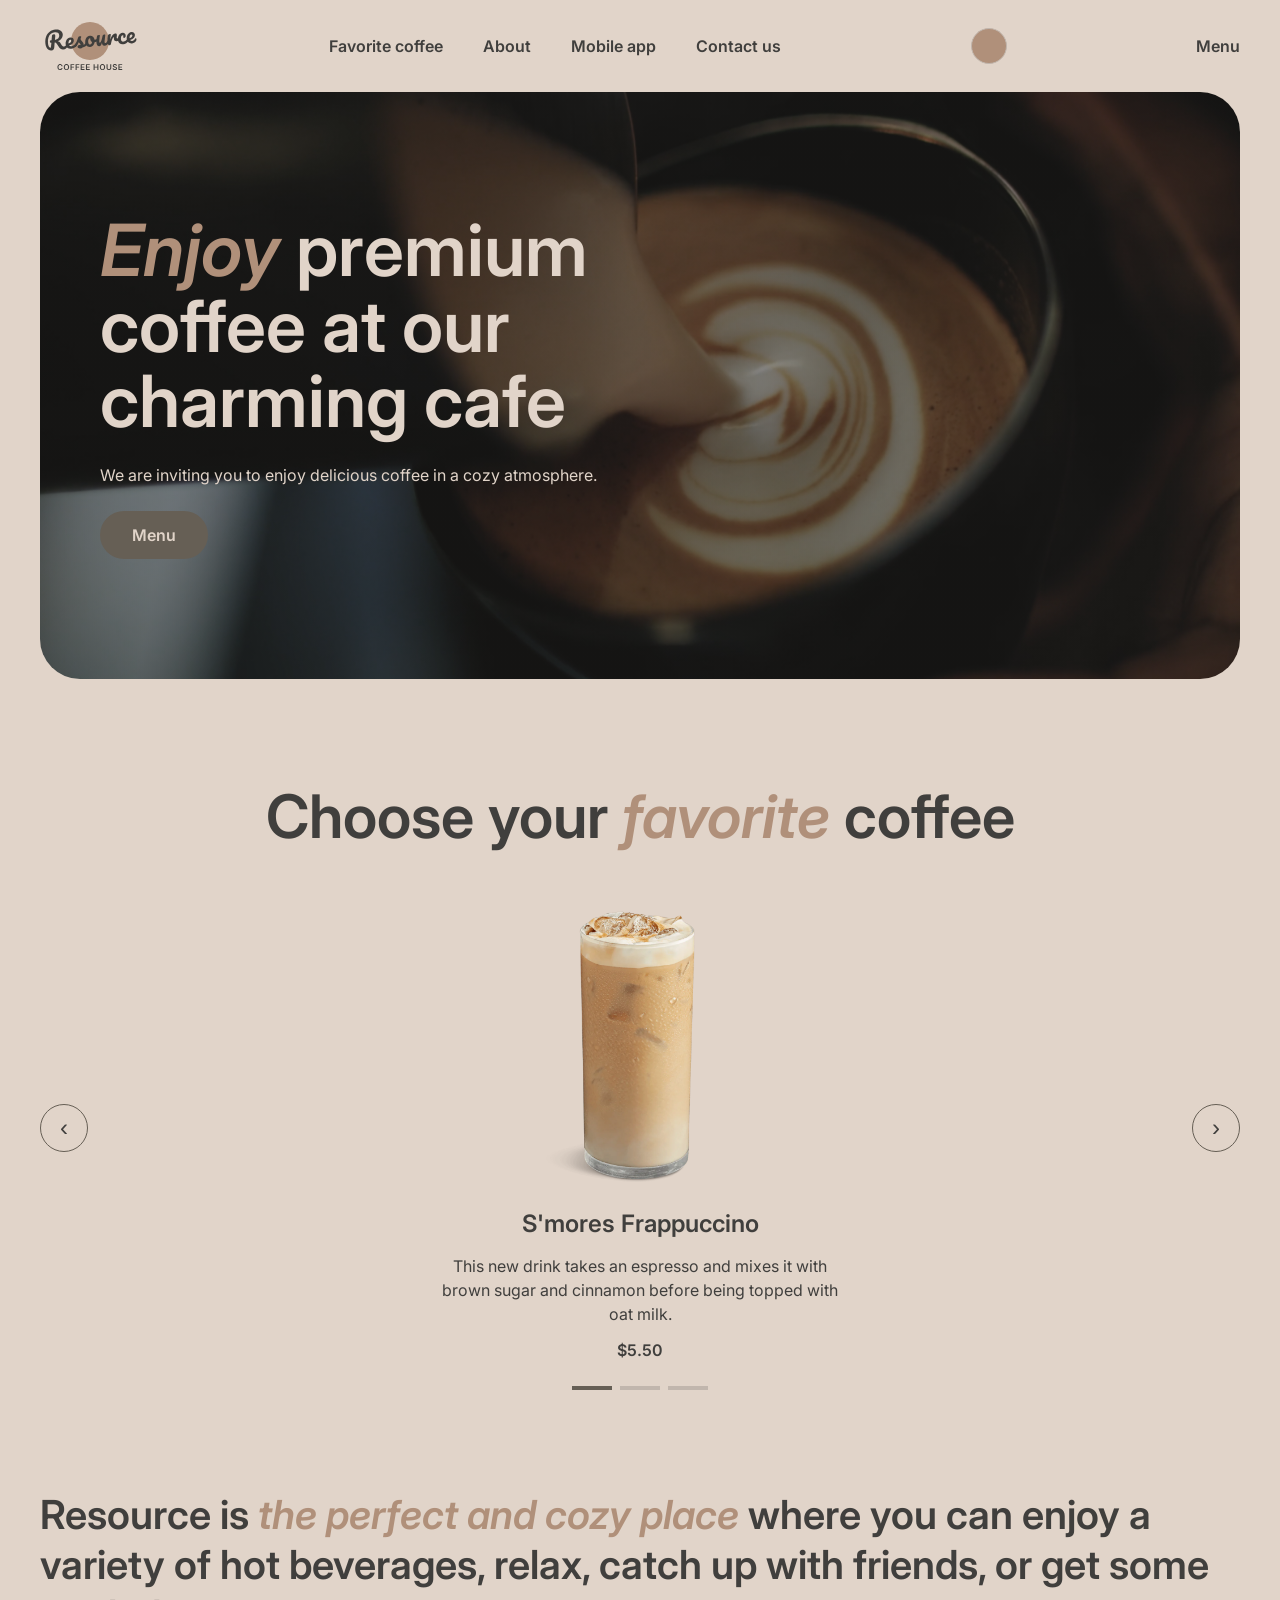
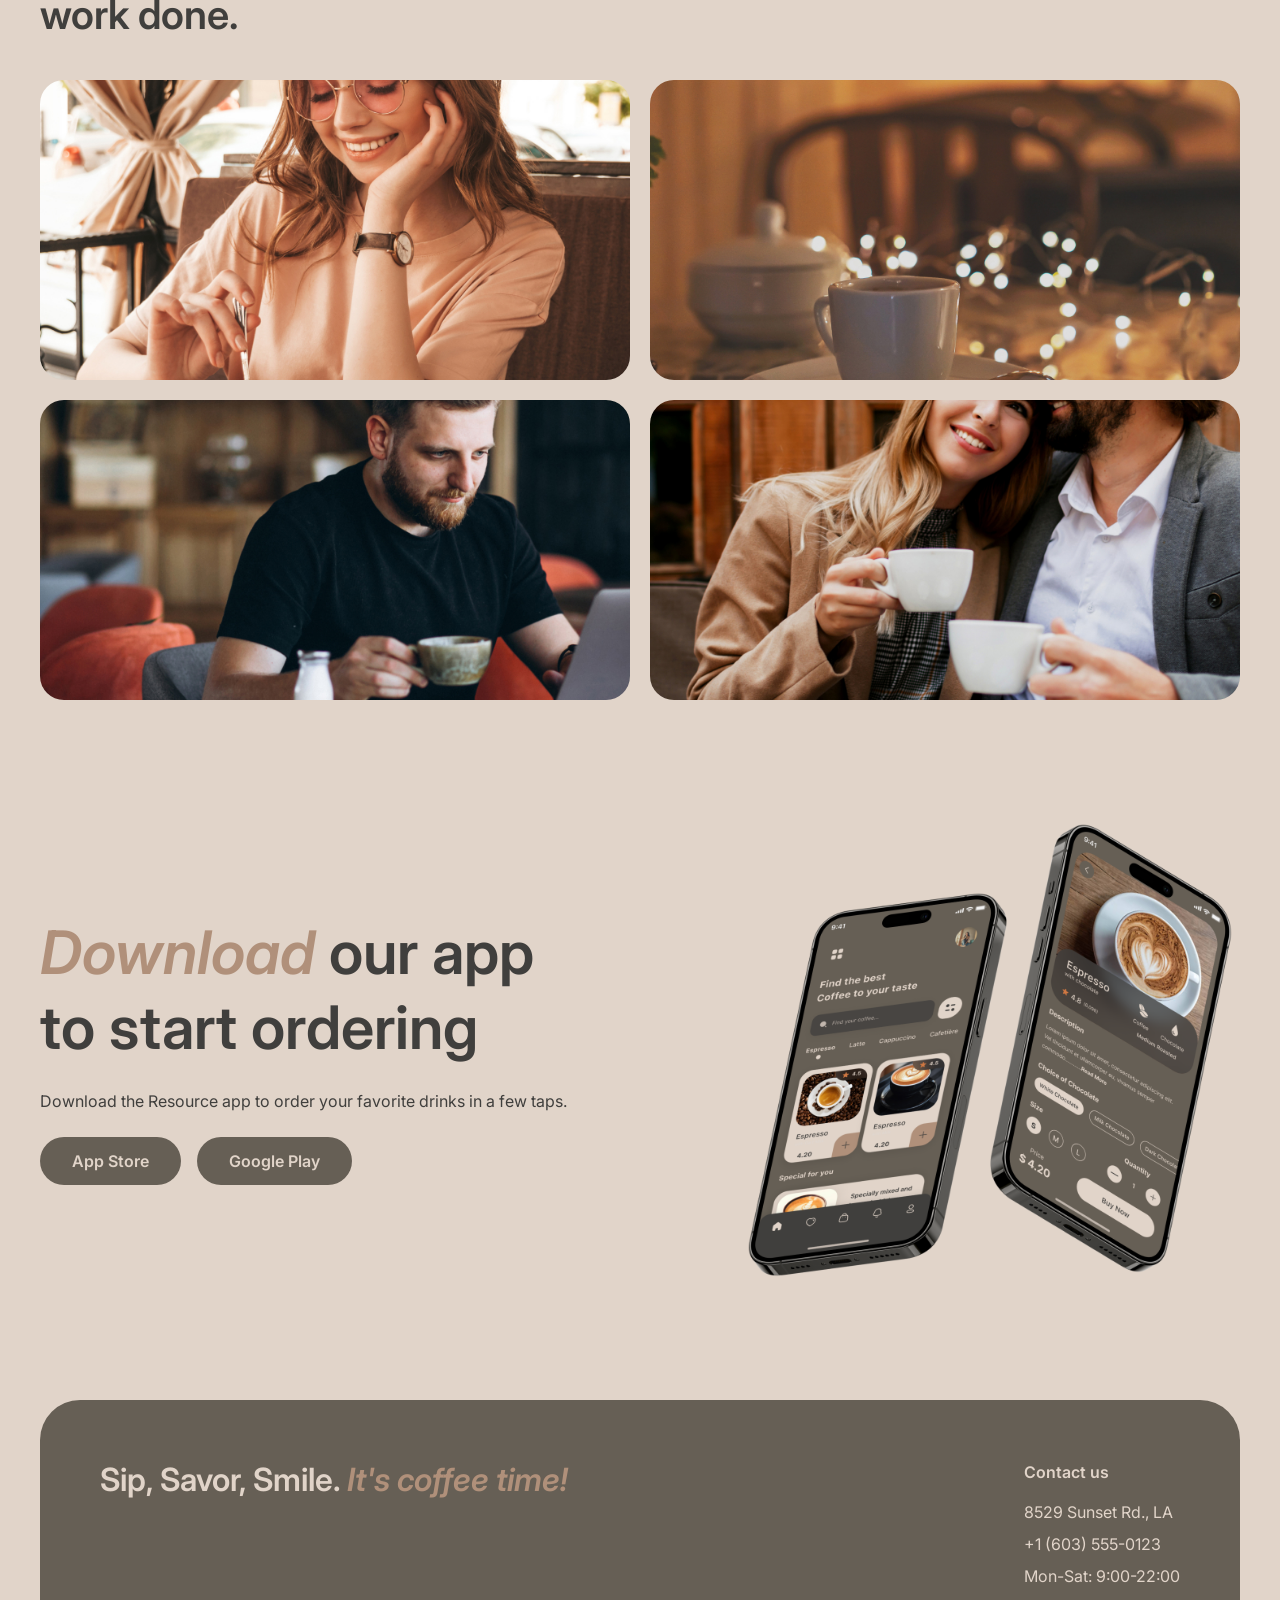
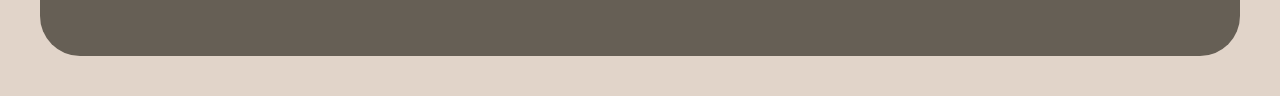
==== index.html @ 58f6b869 "fix: add missing head section with stylesheet link" ====
<!DOCTYPE html>
<html lang="en">

<head>
    <meta charset="UTF-8">
    <meta name="viewport" content="width=device-width, initial-scale=1.0">
    <title>Coffee House</title>
    <link rel="preconnect" href="https://fonts.googleapis.com">
    <link rel="preconnect" href="https://fonts.gstatic.com" crossorigin>
    <link href="https://fonts.googleapis.com/css2?family=Inter:ital,wght@0,400;0,600;1,600&display=swap"
        rel="stylesheet">
    <link rel="stylesheet" href="css/style.css">
</head>

<body>
    <header class="header">
        <a class="header__logo" href="index.html">
            <img src="assets/images/logo.svg" alt="Coffee House logo" width="100" height="60">
        </a>

        <nav class="header__nav" aria-label="Main navigation">
            <ul class="nav-list">
                <li><a href="#favorite-coffee">Favorite coffee</a></li>
                <li><a href="#about">About</a></li>
                <li><a href="#mobile-app">Mobile app</a></li>
                <li><a href="#contact">Contact us</a></li>
            </ul>
        </nav>

        <button class="theme-switch" type="button" aria-label="Toggle theme"></button>

        <a class="header__menu-link" href="menu.html">Menu</a>
    </header>

    <main>
        <section class="hero">
            <h1 class="hero__title"><em>Enjoy</em> premium coffee at our charming cafe</h1>
            <p class="hero__text">We are inviting you to enjoy delicious coffee in a cozy atmosphere.</p>
            <a class="button" href="menu.html">Menu</a>
        </section>

        <section class="favorite" id="favorite-coffee">
            <h2 class="section-title">Choose your <em>favorite</em> coffee</h2>
            <div class="slider">
                <button class="slider__btn" type="button" aria-label="Previous slide">&#8249;</button>
                <article class="slider__slide">
                    <img src="assets/images/coffee-slider-1.png" alt="S'mores Frappuccino" width="300" height="400">
                    <h3 class="slider__name">S'mores Frappuccino</h3>
                    <p class="slider__text">This new drink takes an espresso and mixes it with brown sugar and cinnamon
                        before being topped with oat milk.</p>
                    <p class="slider__price">$5.50</p>
                </article>
                <button class="slider__btn" type="button" aria-label="Next slide">&#8250;</button>
            </div>
            <div class="slider__dots">
                <span class="slider__dot slider__dot--active"></span>
                <span class="slider__dot"></span>
                <span class="slider__dot"></span>
            </div>
        </section>

        <section class="about" id="about">
            <h2 class="about__title">Resource is <em>the perfect and cozy place</em> where you can enjoy a variety of
                hot beverages, relax, catch up with friends, or get some work done.</h2>
            <div class="about__gallery">
                <img src="assets/images/about-1.jpg" alt="Woman drinking coffee" width="400" height="300">
                <img src="assets/images/about-2.jpg" alt="Cozy cafe with lights" width="400" height="300">
                <img src="assets/images/about-3.jpg" alt="Man working in cafe" width="400" height="300">
                <img src="assets/images/about-4.jpg" alt="Couple drinking coffee" width="400" height="300">
            </div>
        </section>

        <section class="app" id="mobile-app">
            <div class="app__info">
                <h2 class="app__title"><em>Download</em> our app <br>to start ordering</h2>
                <p class="app__text">Download the Resource app to order your favorite drinks in a few taps.</p>
                <div class="app__buttons">
                    <a class="button" href="#">App Store</a>
                    <a class="button" href="#">Google Play</a>
                </div>
            </div>
            <img class="app__image" src="assets/images/mobile-screens.png" alt="Resource mobile app screens" width="500"
                height="500">
        </section>
    </main>

    <footer class="footer" id="contact">
        <div class="footer__slogan">
            <p class="footer__title">Sip, Savor, Smile. <em>It's coffee time!</em></p>
        </div>
        <div class="footer__contacts">
            <h2 class="footer__heading">Contact us</h2>
            <ul>
                <li>8529 Sunset Rd., LA</li>
                <li>+1 (603) 555-0123</li>
                <li>Mon-Sat: 9:00-22:00</li>
            </ul>
        </div>
    </footer>

    <script src="js/script.js"></script>
</body>

</html>
---- css/style.css ----
:root {
    --color-text-primary: #403f3d;
    --color-text-inverse: #e1d4c9;
    --color-text-accent: #b0907a;

    --color-bg-page: #e1d4c9;
    --color-bg-container: #665f55;
    --color-bg-overlay: rgba(64, 63, 61, 0.8);

    --color-border-primary: #c1b6ad;
    --color-border-inverse: #665f55;
}

[data-theme="dark"] {
    --color-text-primary: #e1d4c9;
    --color-text-inverse: #e1d4c9;
    --color-text-accent: #b0907a;

    --color-bg-page: #292826;
    --color-bg-container: #403f3d;
    --color-bg-overlay: rgba(41, 40, 38, 0.8);

    --color-border-primary: #665f55;
    --color-border-inverse: #c1b6ad;
}

body {
    margin: 0;
    background-color: var(--color-bg-page);
    color: var(--color-text-primary);
    font-family: "Inter", sans-serif;
    font-size: 16px;
    font-weight: 400;
    line-height: 1.5;
}
img {
    display: block;
    max-width: 100%;
}

a {
    color: inherit;
    text-decoration: none;
}

ul {
    margin: 0;
    padding: 0;
    list-style: none;
}

.header {
    display: flex;
    align-items: center;
    justify-content: space-between;
    gap: 24px;
    padding: 16px 40px;
}

.nav-list {
    display: flex;
    gap: 40px;
}

.nav-list a,
.header__menu-link {
    font-weight: 600;
    line-height: 1.5;
}

.nav-list a:hover,
.header__menu-link:hover {
    color: var(--color-text-accent);
}

.theme-switch {
    width: 36px;
    height: 36px;
    padding: 0;
    border: 1px solid var(--color-border-primary);
    border-radius: 50%;
    background-color: var(--color-text-accent);
    cursor: pointer;
}

main {
    padding: 0 40px;
}

section {
    margin-bottom: 100px;
}

em {
    font-style: italic;
    color: var(--color-text-accent);
}

.button {
    display: inline-flex;
    padding: 12px 32px;
    border-radius: 40px;
    background-color: var(--color-bg-container);
    color: var(--color-text-inverse);
    font-weight: 600;
}

.section-title {
    margin: 0 0 40px;
    font-size: 60px;
    font-weight: 600;
    line-height: 1.25;
    text-align: center;
}

.hero {
    display: flex;
    flex-direction: column;
    align-items: flex-start;
    gap: 24px;
    padding: 120px 60px;
    border-radius: 40px;
    background: linear-gradient(rgba(41, 40, 38, 0.5), rgba(41, 40, 38, 0.5)),
        url("../assets/images/img-hero.jpg") center / cover;
    color: var(--color-text-inverse);
}

.hero__title {
    max-width: 640px;
    margin: 0;
    font-size: 72px;
    font-weight: 600;
    line-height: 1.05;
}

.hero__text {
    max-width: 560px;
    margin: 0;
}

.slider {
    display: flex;
    align-items: center;
    justify-content: space-between;
}

.slider__slide {
    display: flex;
    flex-direction: column;
    align-items: center;
    gap: 12px;
    max-width: 420px;
    text-align: center;
}

.slider__slide img {
    width: 300px;
    height: auto;
}

.slider__name {
    margin: 0;
    font-size: 24px;
    font-weight: 600;
}

.slider__text,
.slider__price {
    margin: 0;
}

.slider__price {
    font-weight: 600;
}

.slider__btn {
    width: 48px;
    height: 48px;
    border: 1px solid var(--color-border-inverse);
    border-radius: 50%;
    background: transparent;
    color: inherit;
    font-size: 24px;
    cursor: pointer;
}

.slider__dots {
    display: flex;
    justify-content: center;
    gap: 8px;
    margin-top: 24px;
}

.slider__dot {
    width: 40px;
    height: 4px;
    background-color: var(--color-border-primary);
}

.slider__dot--active {
    background-color: var(--color-border-inverse);
}

.about__title {
    margin: 0 0 40px;
    font-size: 40px;
    font-weight: 600;
    line-height: 1.25;
}

.about__gallery {
    display: grid;
    grid-template-columns: repeat(2, 1fr);
    gap: 20px;
}

.about__gallery img {
    width: 100%;
    height: 300px;
    border-radius: 24px;
    object-fit: cover;
}

.app {
    display: flex;
    align-items: center;
    justify-content: space-between;
    gap: 40px;
}

.app__title {
    margin: 0 0 24px;
    font-size: 60px;
    font-weight: 600;
    line-height: 1.25;
}

.app__text {
    margin: 0 0 24px;
}

.app__buttons {
    display: flex;
    gap: 16px;
}

.app__image {
    width: 50%;
    max-width: 500px;
    height: auto;
}

.footer {
    display: flex;
    justify-content: space-between;
    gap: 40px;
    margin: 0 40px 40px;
    padding: 60px;
    border-radius: 40px;
    background-color: var(--color-bg-container);
    color: var(--color-text-inverse);
}

.footer__title {
    margin: 0;
    font-size: 32px;
    font-weight: 600;
    line-height: 1.25;
}

.footer__heading {
    margin: 0 0 16px;
    font-size: 16px;
    font-weight: 600;
}

.footer li {
    margin-bottom: 8px;
}
.catalog__categories-list {
    display: flex;
    gap: 16px;
    margin-bottom: 40px;
    justify-content: center;
}

.catalog__category-btn {
    padding: 10px 24px;
    border: 1px solid var(--color-border-primary);
    border-radius: 40px;
    background: transparent;
    color: inherit;
    font-weight: 600;
    cursor: pointer;
}

.catalog__category-btn--active {
    background-color: var(--color-bg-container);
    color: var(--color-text-inverse);
}

.catalog__grid {
    display: grid;
    grid-template-columns: repeat(3, 1fr);
    gap: 24px;
}

.catalog__card {
    text-align: center;
}

.catalog__card img {
    border-radius: 24px;
    margin: 0 auto 12px;
}

.catalog__card-name {
    margin: 0 0 8px;
    font-size: 20px;
    font-weight: 600;
}

.catalog__card-price {
    margin: 0;
    font-weight: 600;
    color: var(--color-text-accent);
}

@media (max-width: 1024px) {
    .header {
        flex-wrap: wrap;
        padding: 16px 24px;
    }
    main {
        padding: 0 24px;
    }
    .hero {
        padding: 80px 32px;
    }
    .hero__title {
        font-size: 48px;
    }
    .slider {
        flex-wrap: wrap;
        justify-content: center;
    }
    .about__gallery {
        grid-template-columns: 1fr;
    }
    .app {
        flex-direction: column;
        text-align: center;
    }
    .app__image {
        width: 100%;
    }
    .footer {
        flex-direction: column;
        margin: 0 24px 24px;
        padding: 40px;
    }
    .catalog__grid {
        grid-template-columns: repeat(2, 1fr);
    }
}

@media (max-width: 480px) {
    .nav-list {
        display: none;
    }
    .header {
        justify-content: space-between;
    }
    .hero__title {
        font-size: 32px;
    }
    .section-title {
        font-size: 36px;
    }
    .about__title {
        font-size: 28px;
    }
    .app__title {
        font-size: 36px;
    }
    .app__buttons {
        flex-direction: column;
    }
    .catalog__grid {
        grid-template-columns: 1fr;
    }
    .catalog__categories-list {
        flex-wrap: wrap;
    }
}
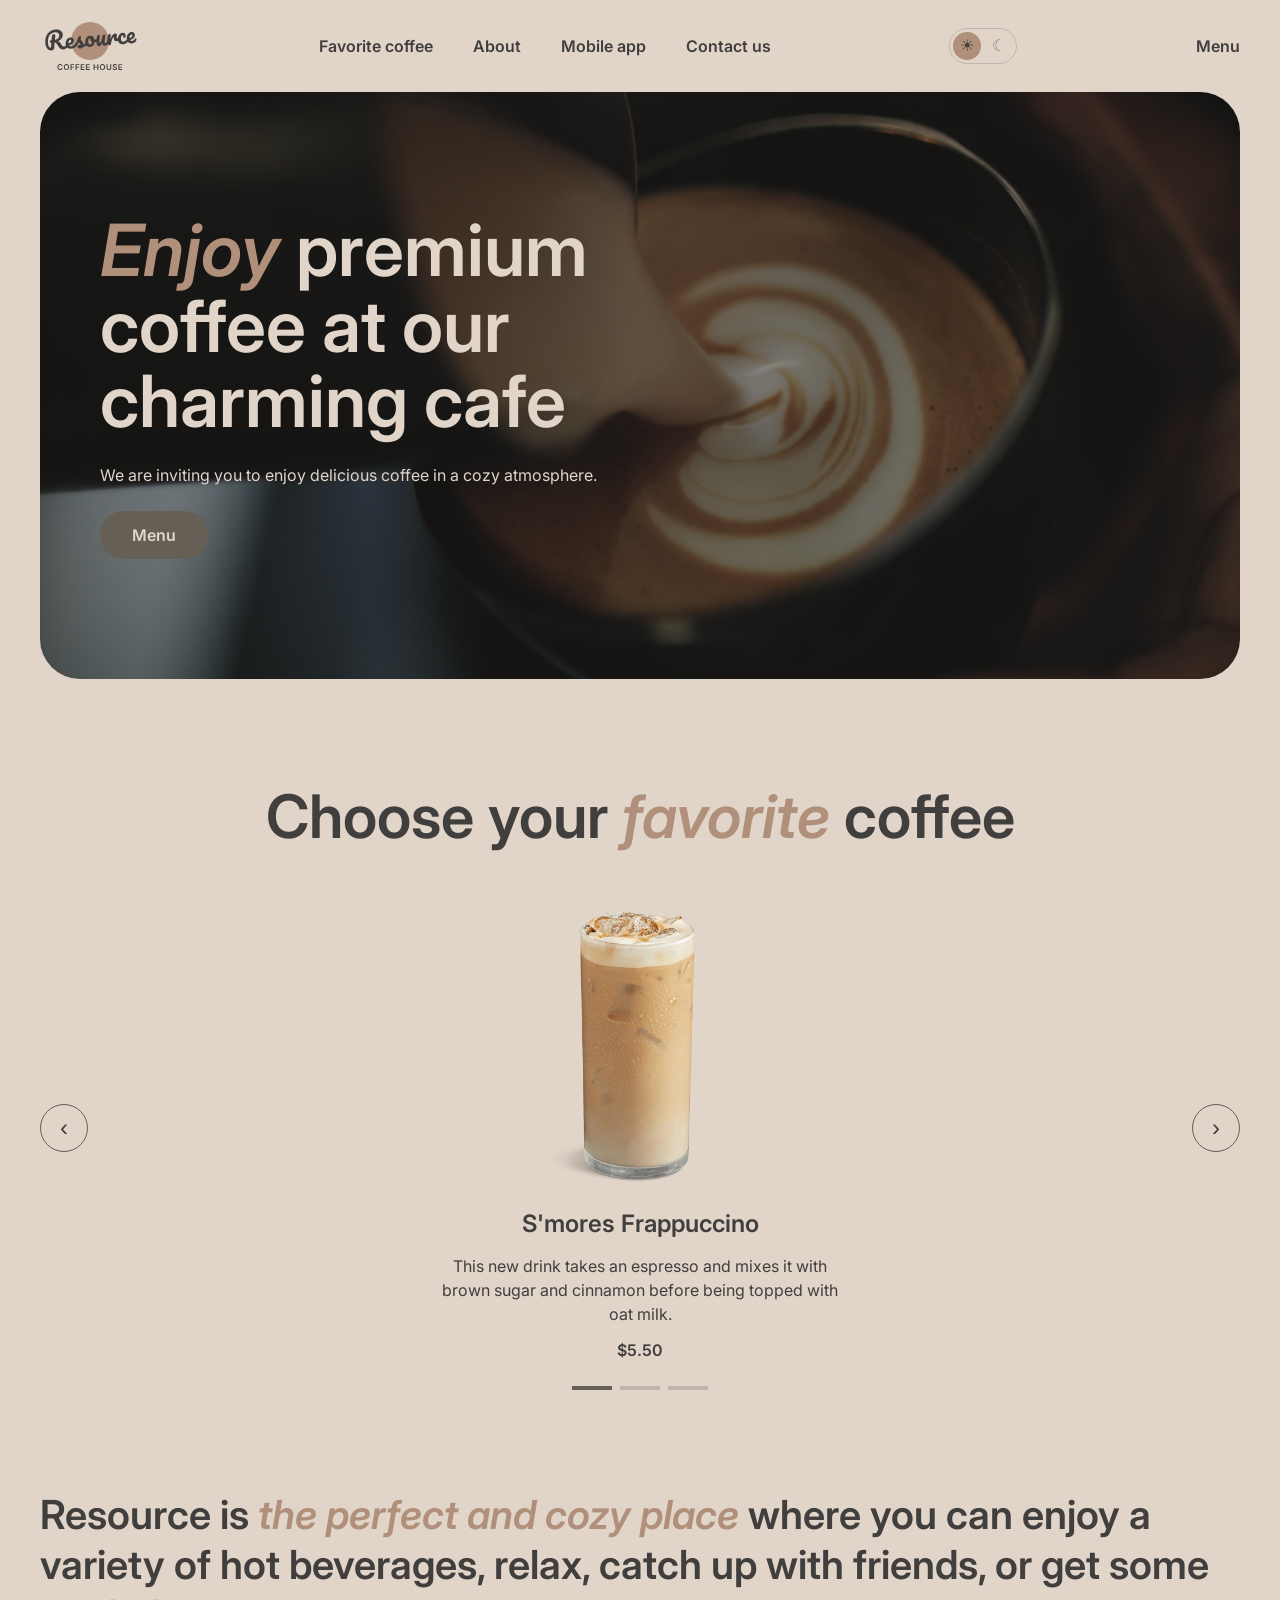
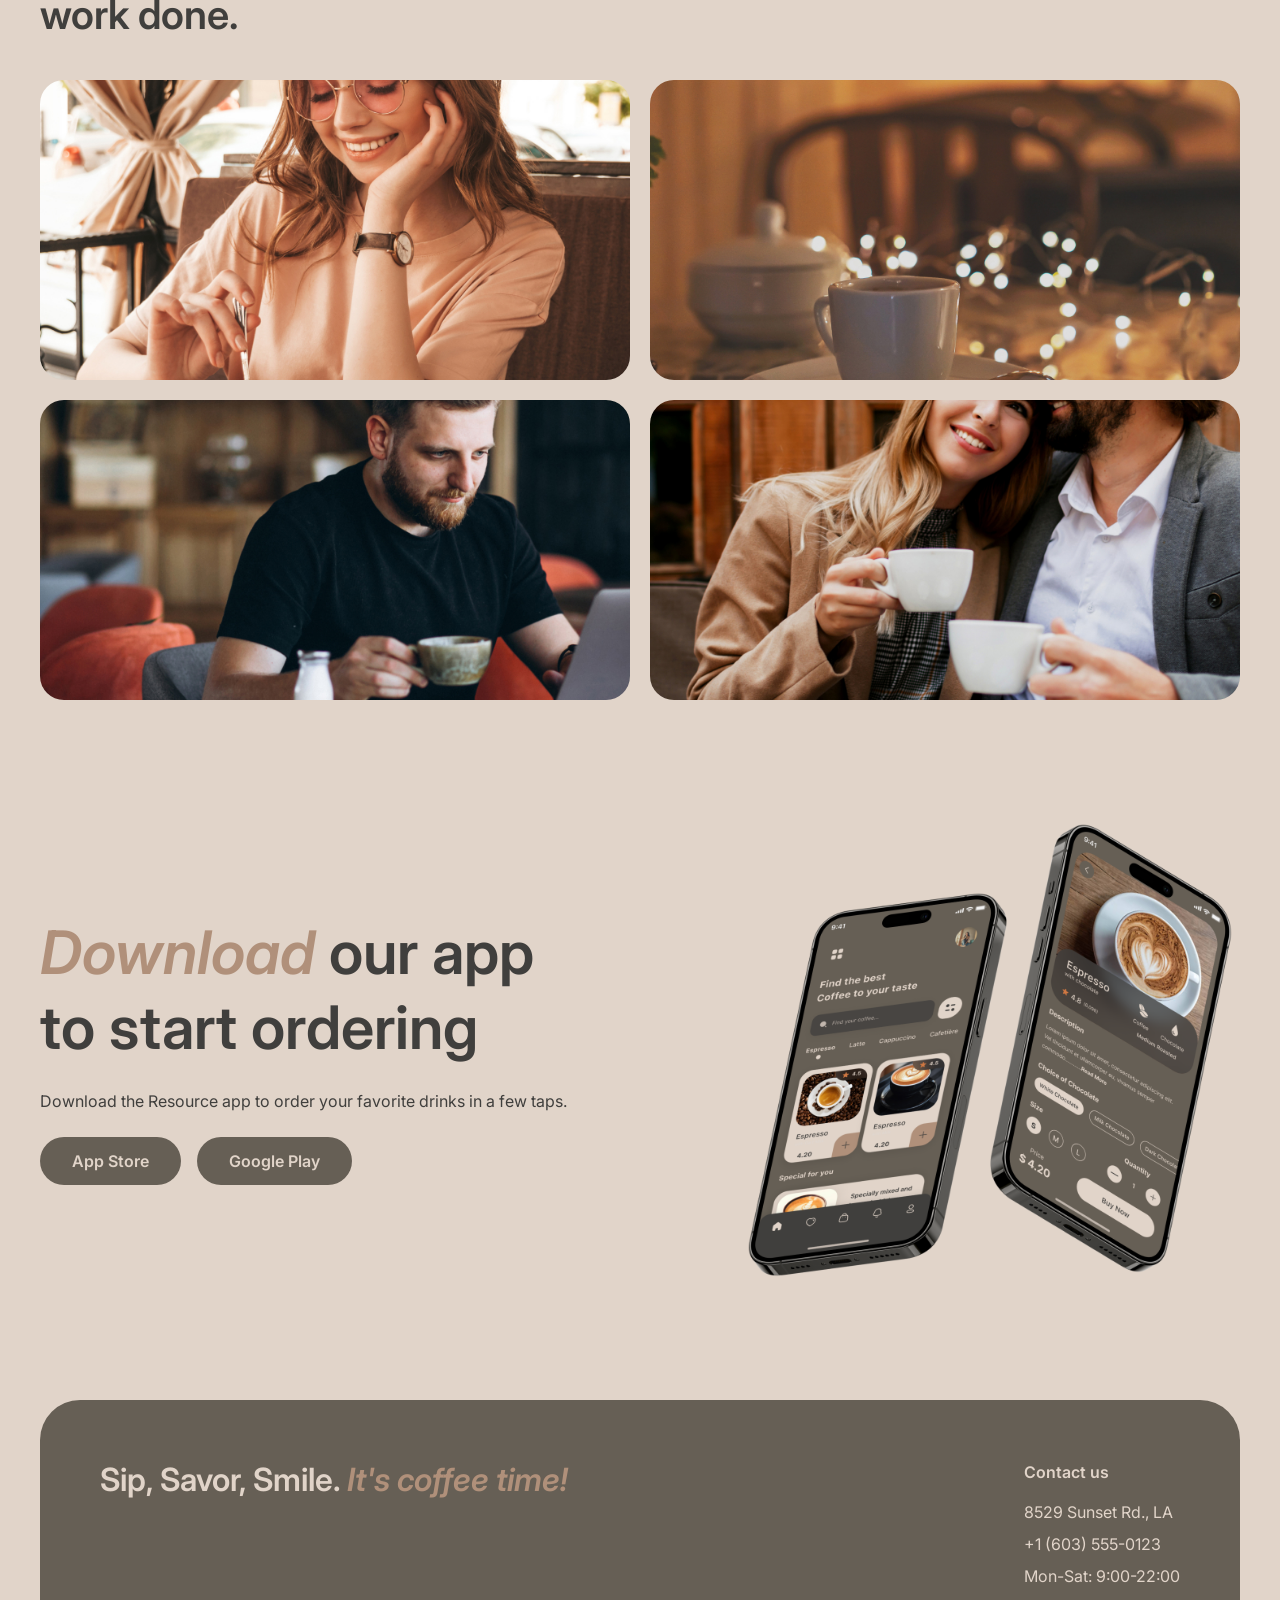
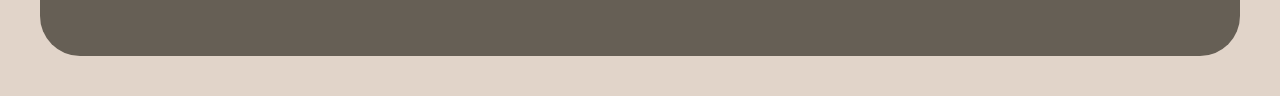
==== commit 35c2e68c: "feat: add theme switch state and dark logo" ====
--- a/index.html
+++ b/index.html
@@ -10,13 +10,15 @@
     <link href="https://fonts.googleapis.com/css2?family=Inter:ital,wght@0,400;0,600;1,600&display=swap"
         rel="stylesheet">
     <link rel="stylesheet" href="css/style.css">
+    <link rel="icon" href="assets/images/logo.svg" type="image/svg+xml">
 </head>
 
 <body>
     <header class="header">
-        <a class="header__logo" href="index.html">
-            <img src="assets/images/logo.svg" alt="Coffee House logo" width="100" height="60">
-        </a>
+    <a class="header__logo" href="index.html">
+        <img class="logo logo--light" src="assets/images/logo.svg" alt="Coffee House logo" width="100" height="60">
+        <img class="logo logo--dark" src="assets/images/logo-dark.svg" alt="Coffee House logo" width="100" height="60">
+    </a>
 
         <nav class="header__nav" aria-label="Main navigation">
             <ul class="nav-list">
@@ -27,7 +29,10 @@
             </ul>
         </nav>
 
-        <button class="theme-switch" type="button" aria-label="Toggle theme"></button>
+        <button class="theme-switch" type="button" aria-label="Toggle theme">
+            <span class="theme-switch__icon theme-switch__icon--light">&#9728;</span>
+            <span class="theme-switch__icon theme-switch__icon--dark">&#9790;</span>
+        </button>
 
         <a class="header__menu-link" href="menu.html">Menu</a>
     </header>
--- a/css/style.css
+++ b/css/style.css
@@ -22,6 +22,14 @@
 
     --color-border-primary: #665f55;
     --color-border-inverse: #c1b6ad;
+}
+
+html {
+    scroll-behavior: smooth;
+}
+
+* {
+    transition: background-color 0.3s ease, color 0.3s ease, border-color 0.3s ease;
 }
 
 body {
@@ -74,13 +82,46 @@
 }
 
 .theme-switch {
-    width: 36px;
+    display: flex;
+    align-items: center;
+    gap: 4px;
     height: 36px;
-    padding: 0;
+    padding: 3px;
     border: 1px solid var(--color-border-primary);
+    border-radius: 40px;
+    background: transparent;
+    color: var(--color-text-primary);
+    cursor: pointer;
+}
+
+.theme-switch__icon {
+    display: flex;
+    align-items: center;
+    justify-content: center;
+    width: 28px;
+    height: 28px;
     border-radius: 50%;
+    font-size: 16px;
+    line-height: 1;
+    opacity: 0.5;
+}
+
+:root:not([data-theme="dark"]) .theme-switch__icon--light,
+[data-theme="dark"] .theme-switch__icon--dark {
     background-color: var(--color-text-accent);
-    cursor: pointer;
+    opacity: 1;
+}
+
+.logo--dark {
+    display: none;
+}
+
+[data-theme="dark"] .logo--light {
+    display: none;
+}
+
+[data-theme="dark"] .logo--dark {
+    display: block;
 }
 
 main {
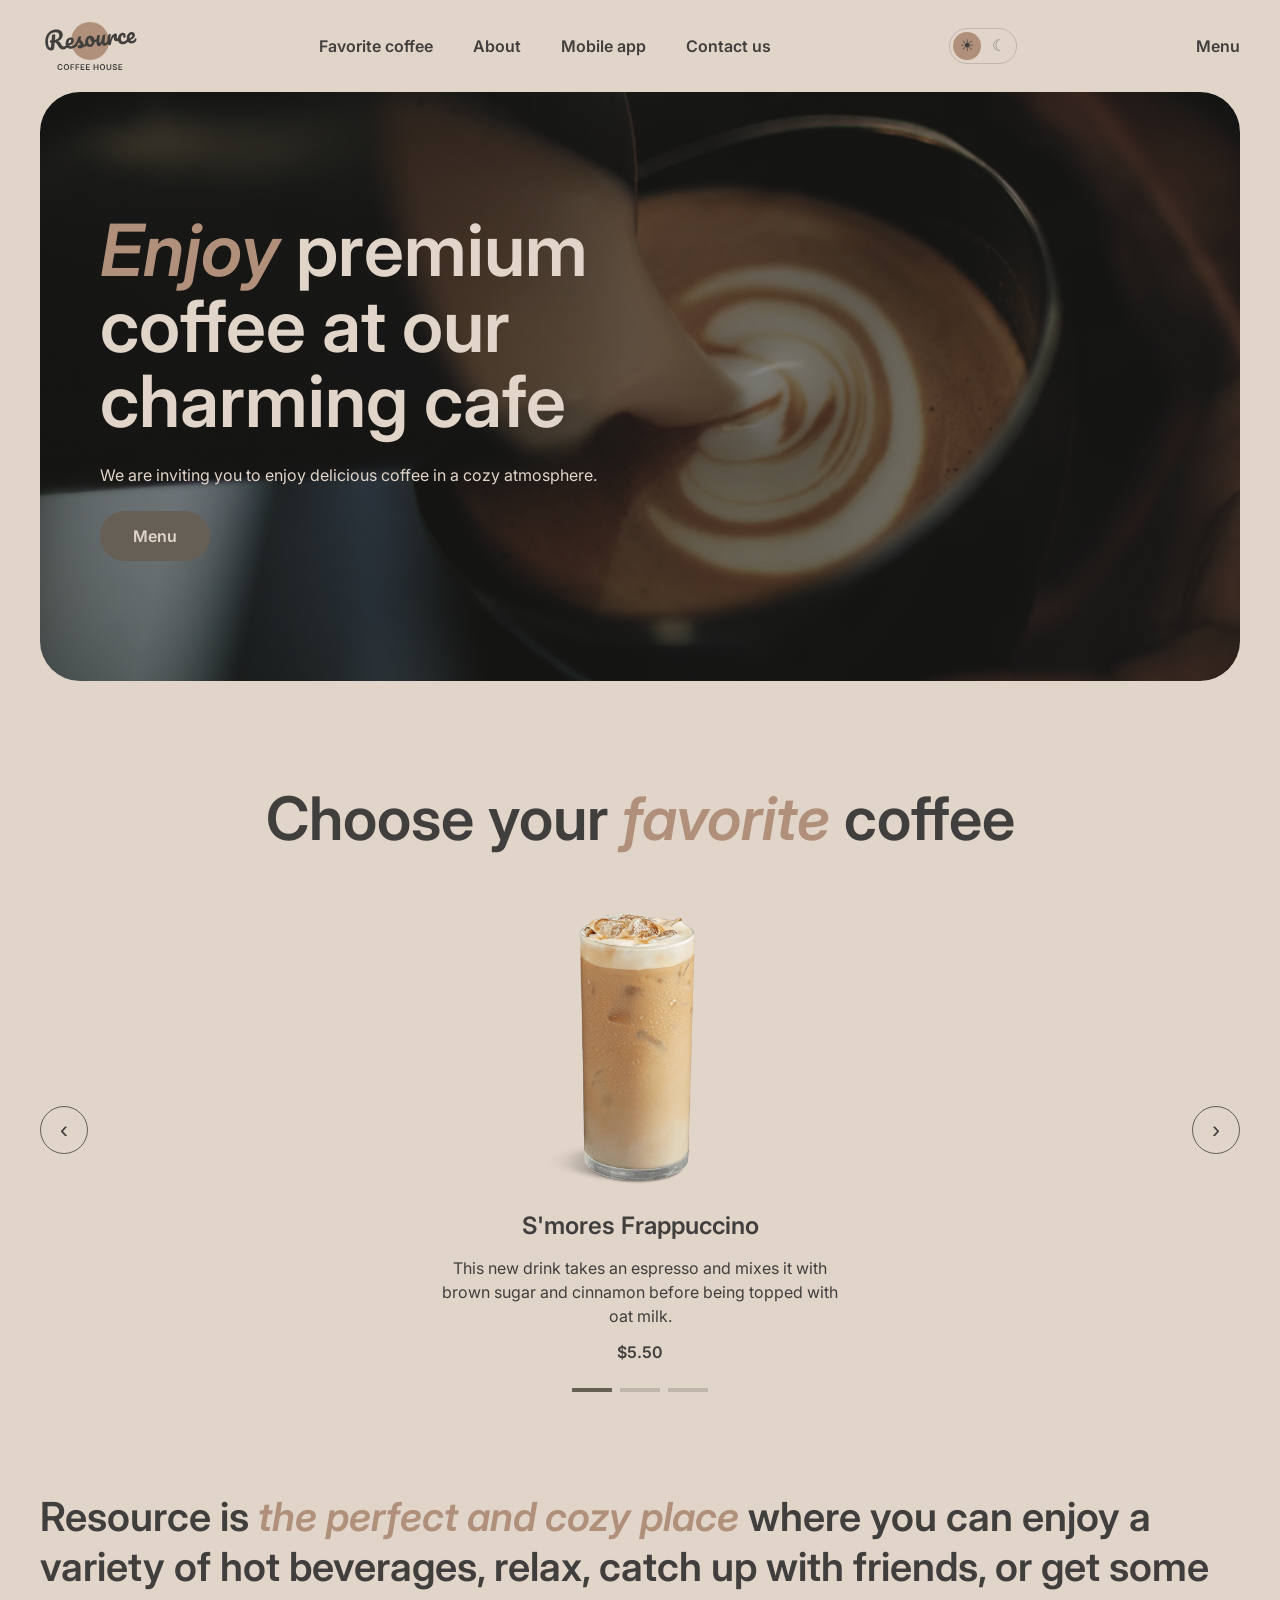
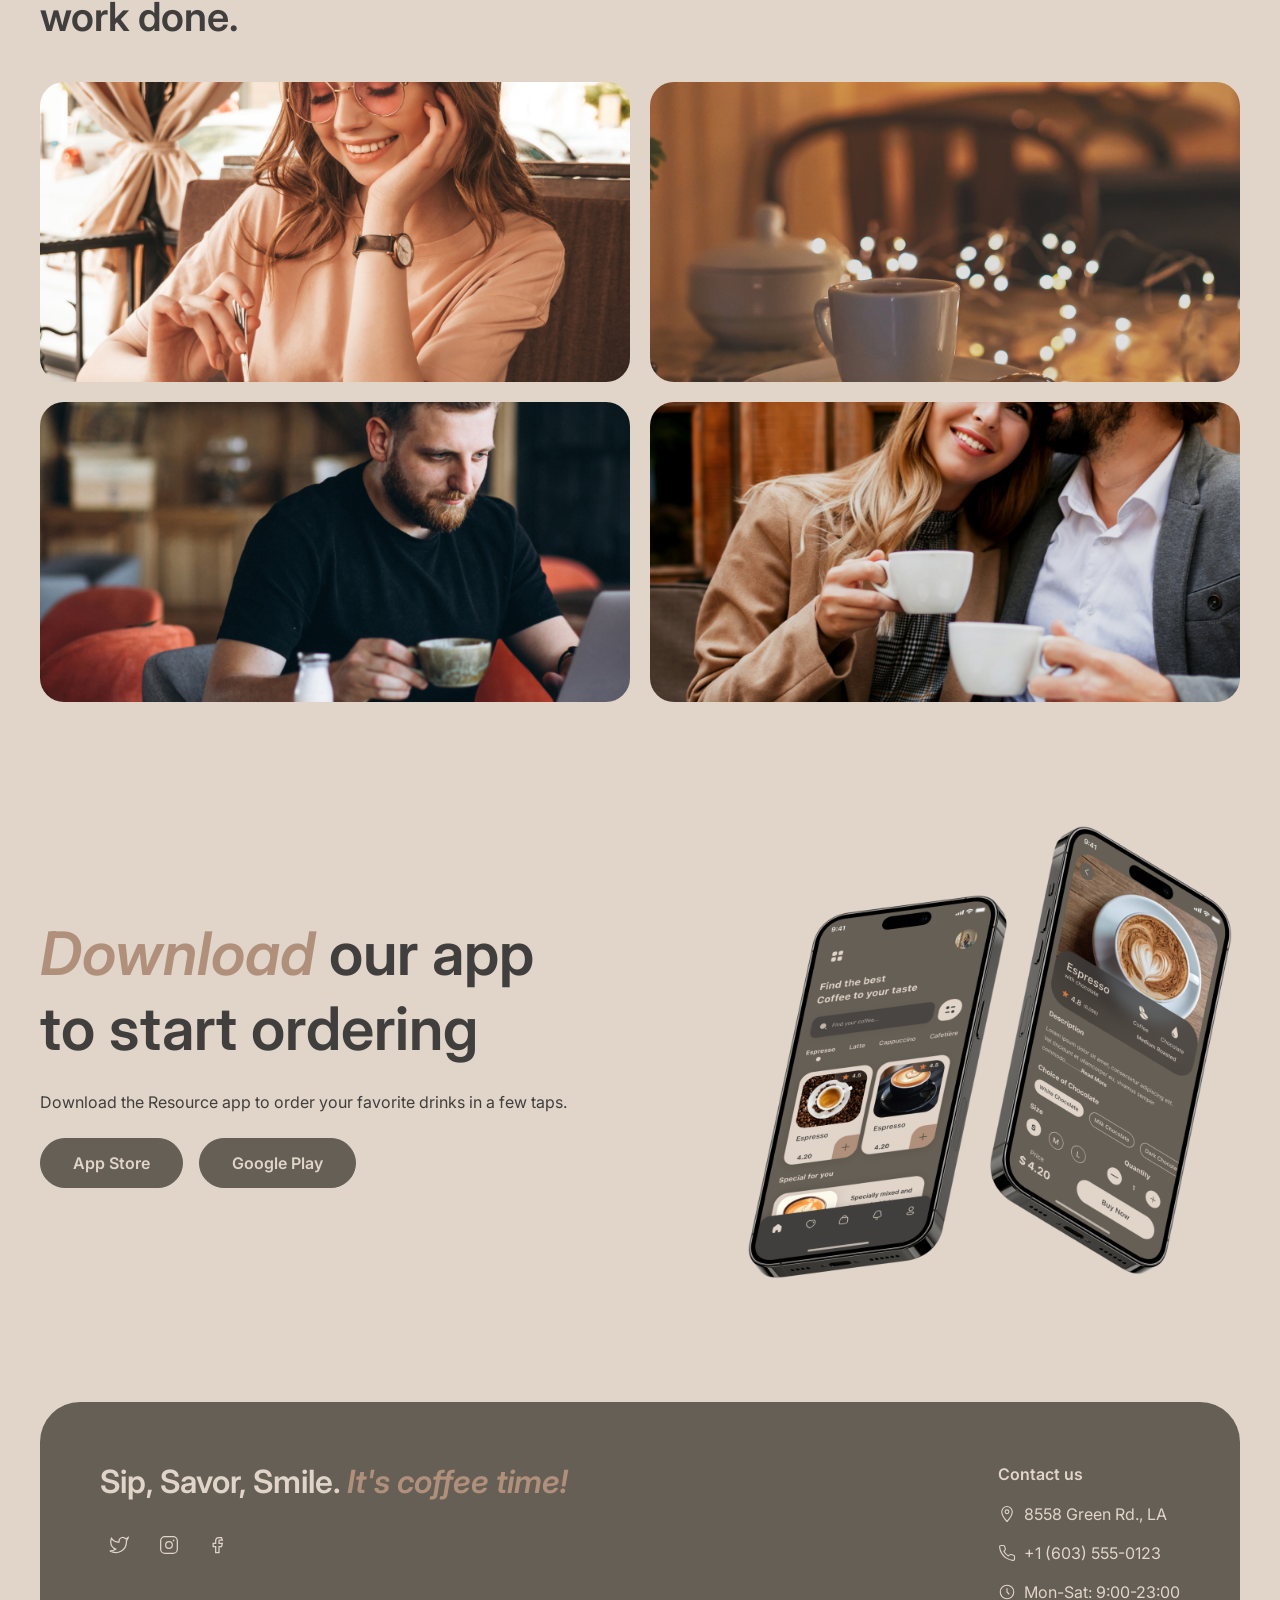
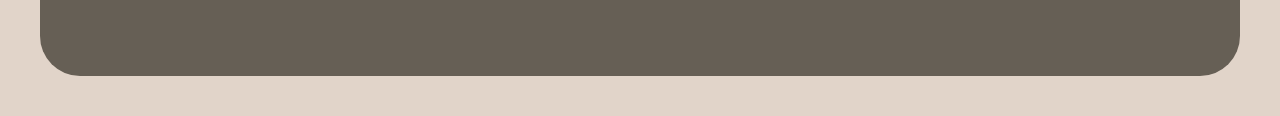
==== commit 2960105a: "Merge 592c0f310e61af6509ffc678726baa3308b667ec into b49b0a0f280c17670490dbfba2416ad4f055081c" ====
--- a/index.html
+++ b/index.html
@@ -35,6 +35,10 @@
         </button>
 
         <a class="header__menu-link" href="menu.html">Menu</a>
+        <button class="burger" type="button" aria-label="Open menu" aria-expanded="false">
+            <span class="burger__line"></span>
+            <span class="burger__line"></span>
+        </button>
     </header>
 
     <main>
@@ -89,19 +93,73 @@
         </section>
     </main>
 
-    <footer class="footer" id="contact">
-        <div class="footer__slogan">
-            <p class="footer__title">Sip, Savor, Smile. <em>It's coffee time!</em></p>
-        </div>
-        <div class="footer__contacts">
-            <h2 class="footer__heading">Contact us</h2>
-            <ul>
-                <li>8529 Sunset Rd., LA</li>
-                <li>+1 (603) 555-0123</li>
-                <li>Mon-Sat: 9:00-22:00</li>
-            </ul>
-        </div>
-    </footer>
+        <footer class="footer" id="contact">
+            <div class="footer__slogan">
+                <p class="footer__title">Sip, Savor, Smile. <em>It's coffee time!</em></p>
+                <ul class="footer__socials">
+                    <li>
+                        <a href="https://twitter.com" target="_blank" rel="noopener" aria-label="Twitter">
+                            <svg width="20" height="20" viewBox="0 0 24 24" fill="none" stroke="currentColor" stroke-width="1.5"
+                                aria-hidden="true">
+                                <path
+                                    d="M23 3a10.9 10.9 0 0 1-3.14 1.53 4.48 4.48 0 0 0-7.86 3v1A10.66 10.66 0 0 1 3 4s-4 9 5 13a11.64 11.64 0 0 1-7 2c9 5 20 0 20-11.5a4.5 4.5 0 0 0-.08-.83A7.72 7.72 0 0 0 23 3z" />
+                            </svg>
+                        </a>
+                    </li>
+                    <li>
+                        <a href="https://instagram.com" target="_blank" rel="noopener" aria-label="Instagram">
+                            <svg width="20" height="20" viewBox="0 0 24 24" fill="none" stroke="currentColor" stroke-width="1.5"
+                                aria-hidden="true">
+                                <rect x="2" y="2" width="20" height="20" rx="5" />
+                                <circle cx="12" cy="12" r="4" />
+                                <circle cx="17.5" cy="6.5" r="1" fill="currentColor" stroke="none" />
+                            </svg>
+                        </a>
+                    </li>
+                    <li>
+                        <a href="https://facebook.com" target="_blank" rel="noopener" aria-label="Facebook">
+                            <svg width="20" height="20" viewBox="0 0 24 24" fill="none" stroke="currentColor" stroke-width="1.5"
+                                aria-hidden="true">
+                                <path d="M15 3h-3a4 4 0 0 0-4 4v3H5v4h3v7h4v-7h3l1-4h-4V7a1 1 0 0 1 1-1h3z" />
+                            </svg>
+                        </a>
+                    </li>
+                </ul>
+            </div>
+            <div class="footer__contacts">
+                <h2 class="footer__heading">Contact us</h2>
+                <ul>
+                    <li>
+                        <a href="https://maps.google.com/?q=8558+Green+Rd,+LA" target="_blank" rel="noopener">
+                            <svg width="18" height="18" viewBox="0 0 24 24" fill="none" stroke="currentColor" stroke-width="1.5"
+                                aria-hidden="true">
+                                <path d="M12 22s7-7.5 7-13a7 7 0 0 0-14 0c0 5.5 7 13 7 13z" />
+                                <circle cx="12" cy="9" r="2.5" />
+                            </svg>
+                            8558 Green Rd., LA
+                        </a>
+                    </li>
+                    <li>
+                        <a href="tel:+16035550123">
+                            <svg width="18" height="18" viewBox="0 0 24 24" fill="none" stroke="currentColor" stroke-width="1.5"
+                                aria-hidden="true">
+                                <path
+                                    d="M22 16.9v3a2 2 0 0 1-2.2 2 19.8 19.8 0 0 1-8.6-3.1 19.5 19.5 0 0 1-6-6 19.8 19.8 0 0 1-3.1-8.6A2 2 0 0 1 4.1 2h3a2 2 0 0 1 2 1.7c.1.9.3 1.8.6 2.7a2 2 0 0 1-.5 2.1L7.9 9.9a16 16 0 0 0 6 6l1.4-1.3a2 2 0 0 1 2.1-.5c.9.3 1.8.5 2.7.6a2 2 0 0 1 1.9 2.2z" />
+                            </svg>
+                            +1 (603) 555-0123
+                        </a>
+                    </li>
+                    <li class="footer__hours">
+                        <svg width="18" height="18" viewBox="0 0 24 24" fill="none" stroke="currentColor" stroke-width="1.5"
+                            aria-hidden="true">
+                            <circle cx="12" cy="12" r="9" />
+                            <path d="M12 7v5l3 3" />
+                        </svg>
+                        Mon-Sat: 9:00-23:00
+                    </li>
+                </ul>
+            </div>
+        </footer>
 
     <script src="js/script.js"></script>
 </body>
--- a/css/style.css
+++ b/css/style.css
@@ -140,6 +140,7 @@
 .button {
     display: inline-flex;
     padding: 12px 32px;
+    border: 1px solid var(--color-bg-container);
     border-radius: 40px;
     background-color: var(--color-bg-container);
     color: var(--color-text-inverse);
@@ -367,10 +368,170 @@
     color: var(--color-text-accent);
 }
 
+.burger {
+    display: none;
+    flex-direction: column;
+    justify-content: center;
+    gap: 8px;
+    width: 44px;
+    height: 44px;
+    padding: 10px;
+    border: none;
+    background: transparent;
+    cursor: pointer;
+}
+
+.burger__line {
+    display: block;
+    height: 2px;
+    border-radius: 2px;
+    background-color: var(--color-text-primary);
+}
+
+.catalog .section-title {
+    max-width: 900px;
+    margin: 0 auto 40px;
+}
+
+.catalog__category-btn {
+    transition: background-color 0.3s ease, color 0.3s ease, border-color 0.3s ease;
+}
+
+.catalog__category-btn:hover {
+    border-color: var(--color-text-accent);
+    color: var(--color-text-accent);
+}
+
+.catalog__category-btn--active:hover {
+    color: var(--color-text-inverse);
+}
+
+.catalog__grid {
+    display: grid;
+    grid-template-columns: repeat(4, 1fr);
+    gap: 20px;
+}
+
+.catalog__grid[hidden] {
+    display: none;
+}
+
+.catalog__card {
+    display: flex;
+    flex-direction: column;
+    overflow: hidden;
+    border: 1px solid var(--color-border-primary);
+    border-radius: 24px;
+    transition: border-color 0.3s ease;
+}
+
+.catalog__card:hover {
+    border-color: var(--color-text-accent);
+}
+
+.catalog__card img {
+    width: 100%;
+    aspect-ratio: 1 / 1;
+    object-fit: cover;
+    border-radius: 24px;
+    transition: transform 0.3s ease;
+}
+
+.catalog__card:hover img {
+    transform: scale(1.05);
+}
+
+.catalog__card-body {
+    display: flex;
+    flex: 1;
+    flex-direction: column;
+    gap: 8px;
+    padding: 16px;
+}
+
+.catalog__card-name {
+    margin: 0;
+    font-size: 18px;
+    font-weight: 600;
+    line-height: 1.3;
+}
+
+.catalog__card-text {
+    flex: 1;
+    margin: 0;
+    font-size: 13px;
+    line-height: 1.4;
+}
+
+.catalog__card-price {
+    margin: 0;
+    font-size: 18px;
+    font-weight: 600;
+}
+
+.catalog__more {
+    display: none;
+    align-items: center;
+    justify-content: center;
+    width: 44px;
+    height: 44px;
+    margin: 32px auto 0;
+    border: 1px solid var(--color-border-primary);
+    border-radius: 50%;
+    background: transparent;
+    color: inherit;
+    cursor: pointer;
+    transition: background-color 0.3s ease, color 0.3s ease, border-color 0.3s ease;
+}
+
+.catalog__more:hover {
+    background-color: var(--color-bg-container);
+    color: var(--color-text-inverse);
+}
+
+.button:hover {
+    border-color: var(--color-text-accent);
+    background-color: var(--color-text-accent);
+    color: #292826;
+}
+
+.slider__btn:hover {
+    background-color: var(--color-bg-container);
+    color: var(--color-text-inverse);
+}
+
+.theme-switch:hover {
+    border-color: var(--color-text-accent);
+}
+
+.burger:hover .burger__line {
+    background-color: var(--color-text-accent);
+}
+
+.footer a:hover {
+    color: var(--color-text-accent);
+}
+
+.about__gallery img {
+    transition: filter 0.3s ease;
+}
+
+.about__gallery img:hover {
+    filter: brightness(1.1);
+}
+
+a:focus-visible,
+button:focus-visible {
+    outline: 2px solid var(--color-text-accent);
+    outline-offset: 2px;
+}
+
 @media (max-width: 1024px) {
-    .header {
-        flex-wrap: wrap;
+     .header {
         padding: 16px 24px;
+    }
+    .nav-list {
+        gap: 24px;
     }
     main {
         padding: 0 24px;
@@ -405,10 +566,20 @@
     }
 }
 
+@media (max-width: 768px) {
+    .header__nav,
+    .header__menu-link {
+        display: none;
+    }
+    .theme-switch {
+        margin-left: auto;
+    }
+    .burger {
+        display: flex;
+    }
+}
+
 @media (max-width: 480px) {
-    .nav-list {
-        display: none;
-    }
     .header {
         justify-content: space-between;
     }
@@ -433,4 +604,65 @@
     .catalog__categories-list {
         flex-wrap: wrap;
     }
+}
+
+@media (max-width: 900px) {
+    .catalog__grid {
+        grid-template-columns: repeat(2, 1fr);
+    }
+}
+
+@media (max-width: 768px) {
+    .catalog__grid.is-collapsed .catalog__card:nth-child(n + 5) {
+        display: none;
+    }
+    .catalog__more:not([hidden]) {
+        display: flex;
+    }
+}
+
+@media (max-width: 480px) {
+    .catalog__grid {
+        grid-template-columns: 1fr;
+    }
+}
+
+.footer li {
+    margin-bottom: 12px;
+}
+
+.footer a {
+    display: inline-flex;
+    align-items: center;
+    gap: 8px;
+}
+
+.footer__hours {
+    display: flex;
+    align-items: center;
+    gap: 8px;
+}
+
+.footer__socials {
+    display: flex;
+    gap: 12px;
+    margin-top: 24px;
+}
+
+.footer__socials a {
+    display: flex;
+    align-items: center;
+    justify-content: center;
+    width: 36px;
+    height: 36px;
+    border: 1px solid var(--color-border-inverse);
+    border-radius: 50%;
+}
+
+.footer__socials a:hover {
+    border-color: var(--color-text-accent);
+    color: var(--color-text-accent);
+}
+.footer a:hover {
+    color: var(--color-text-accent);
 }
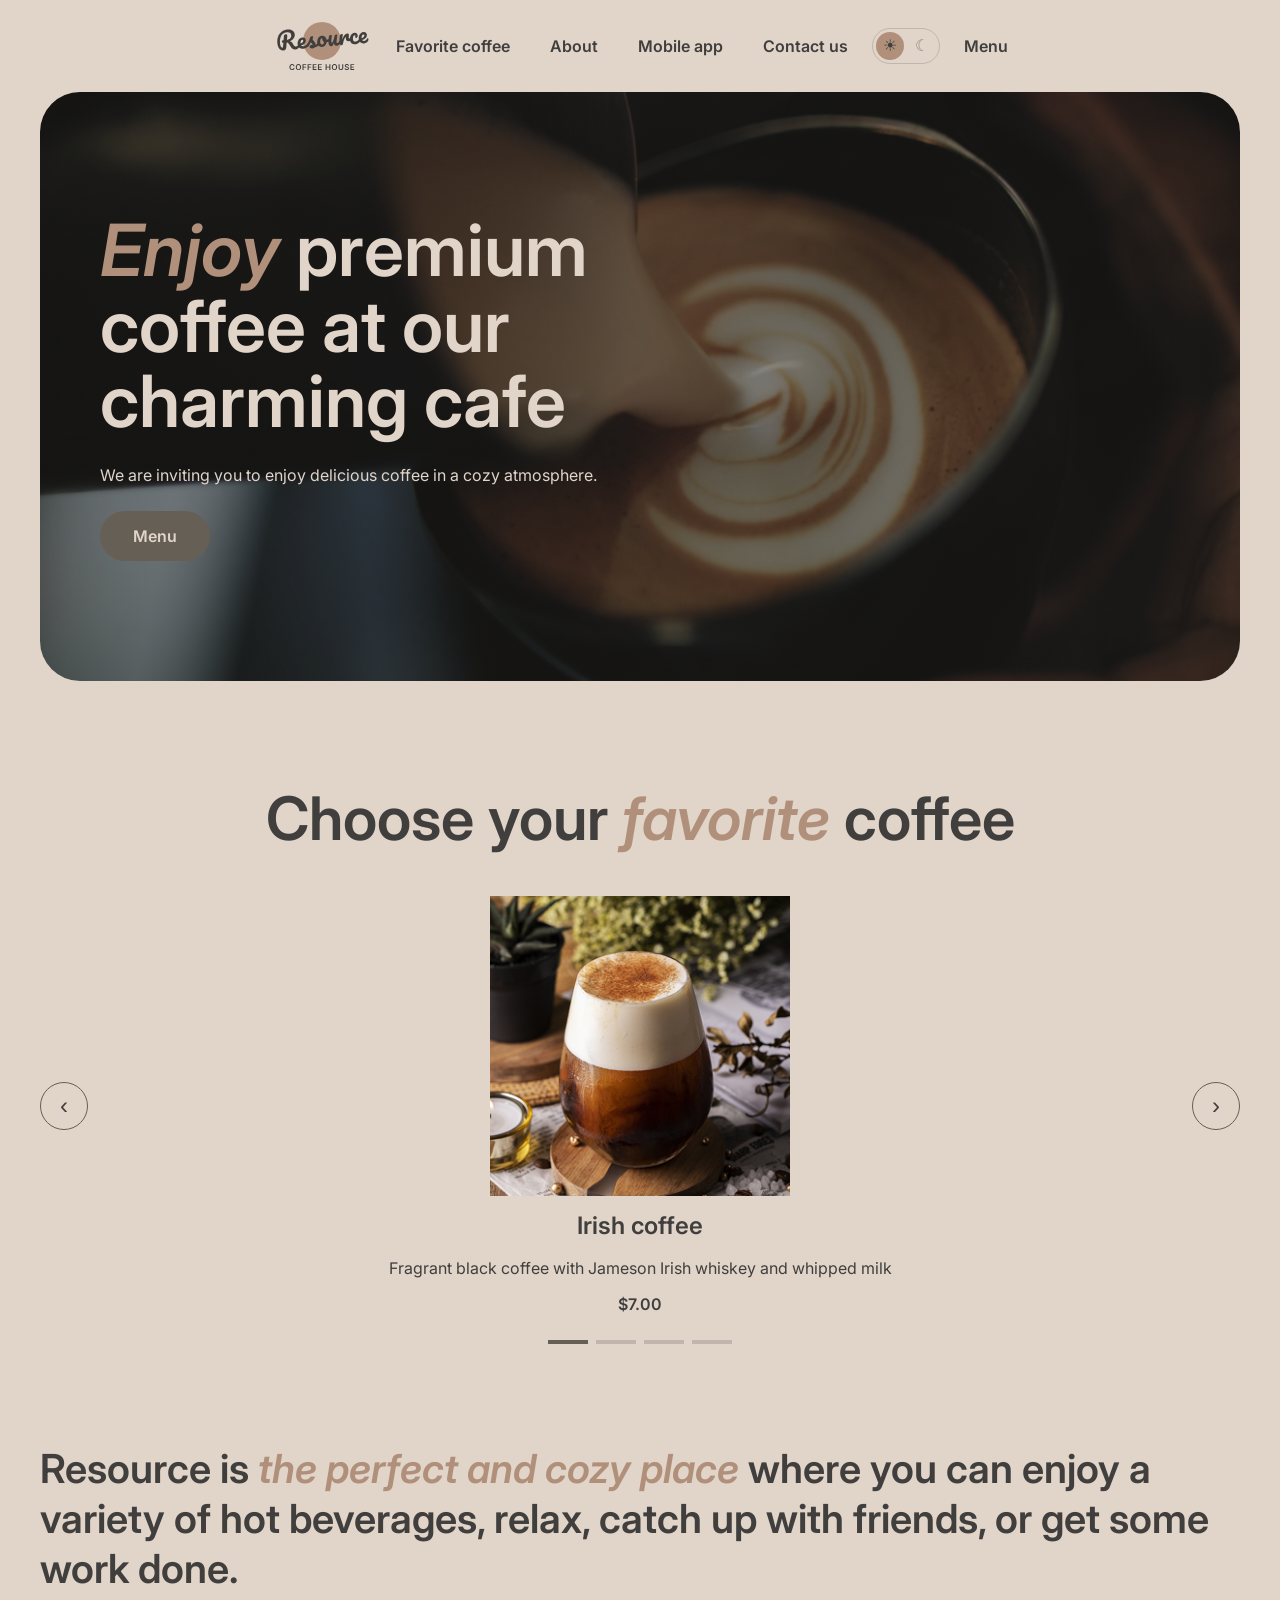
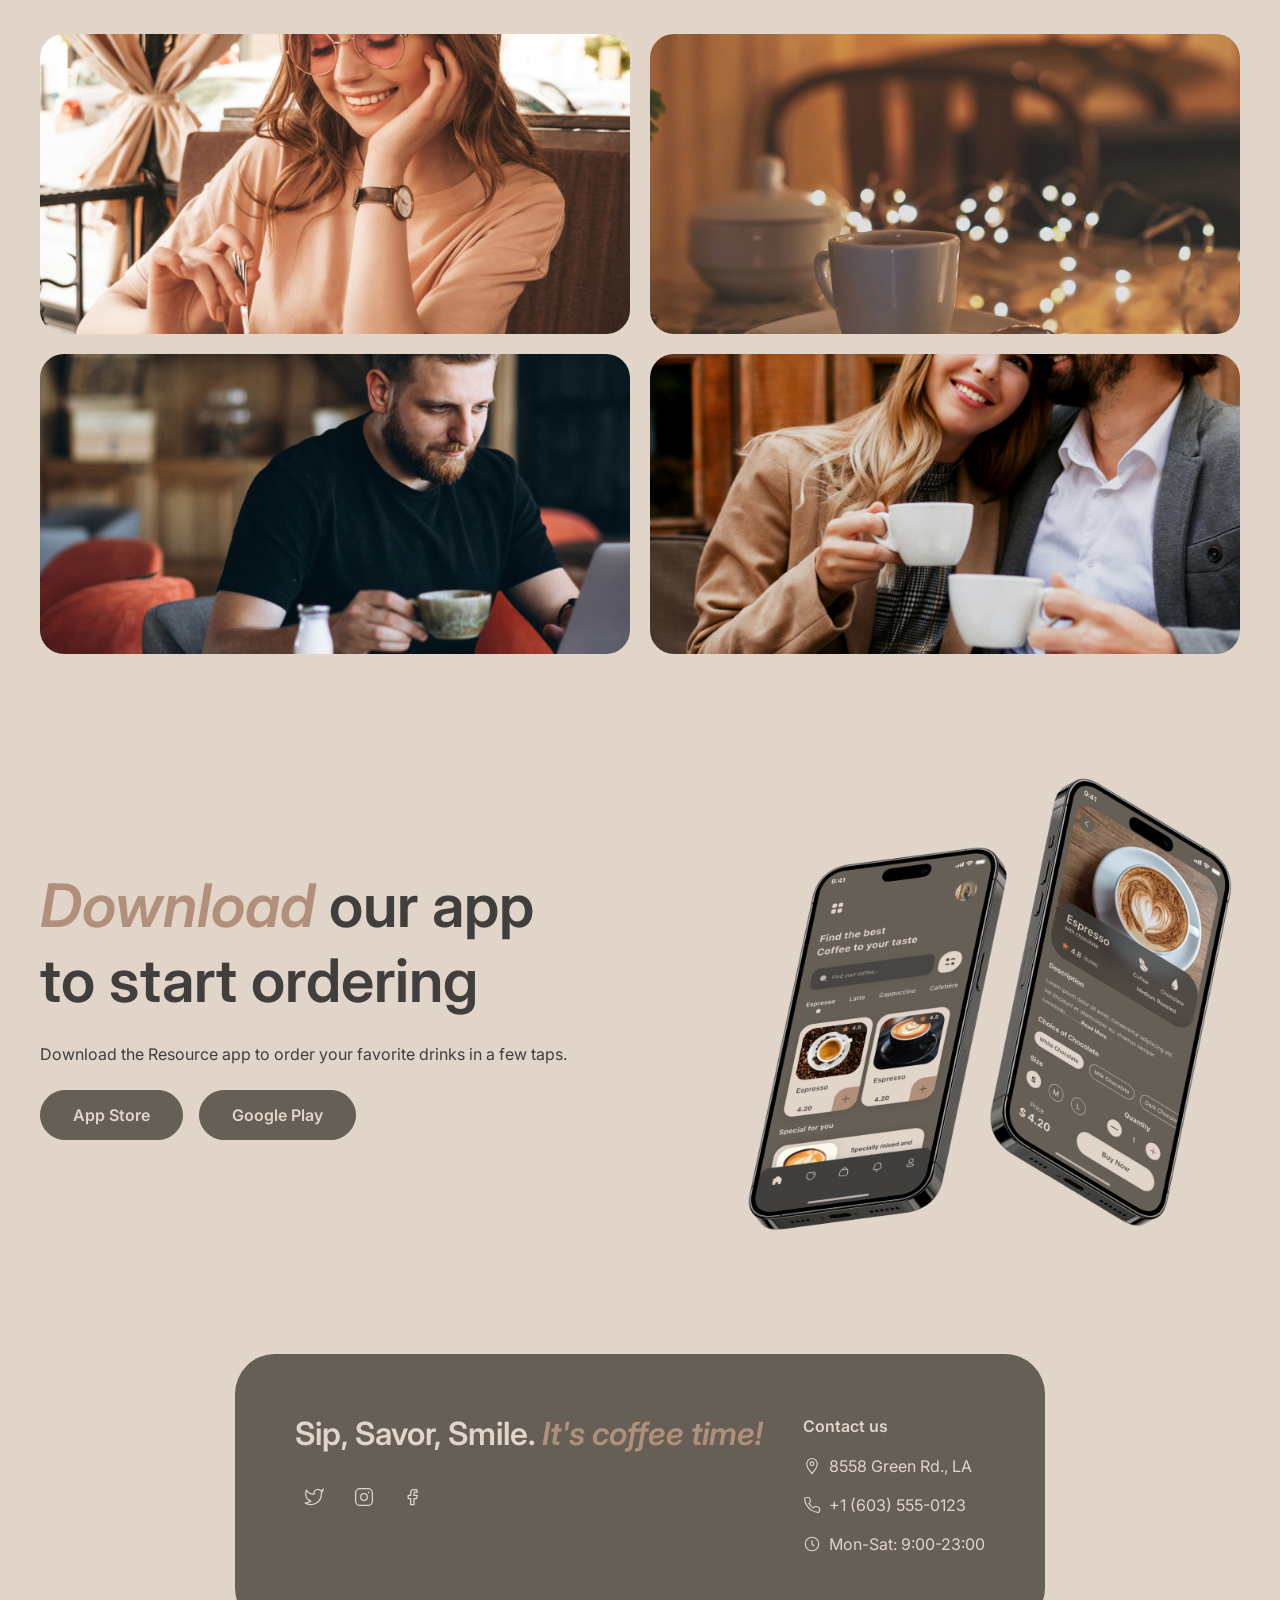
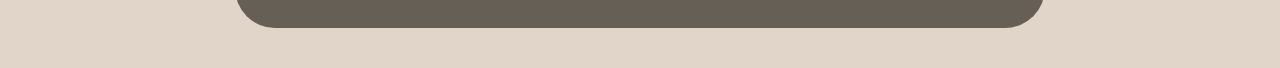
==== commit 9576ea8e: "Merge d438411c4dee9be14157ac729ae7a8486238a024 into 8608cbbd2c664eb66be7b001602cb6370b97be67" ====
--- a/index.html
+++ b/index.html
@@ -14,32 +14,34 @@
 </head>
 
 <body>
-    <header class="header">
-    <a class="header__logo" href="index.html">
-        <img class="logo logo--light" src="assets/images/logo.svg" alt="Coffee House logo" width="100" height="60">
-        <img class="logo logo--dark" src="assets/images/logo-dark.svg" alt="Coffee House logo" width="100" height="60">
-    </a>
-
-        <nav class="header__nav" aria-label="Main navigation">
-            <ul class="nav-list">
-                <li><a href="#favorite-coffee">Favorite coffee</a></li>
-                <li><a href="#about">About</a></li>
-                <li><a href="#mobile-app">Mobile app</a></li>
-                <li><a href="#contact">Contact us</a></li>
-            </ul>
-        </nav>
-
-        <button class="theme-switch" type="button" aria-label="Toggle theme">
-            <span class="theme-switch__icon theme-switch__icon--light">&#9728;</span>
-            <span class="theme-switch__icon theme-switch__icon--dark">&#9790;</span>
-        </button>
-
-        <a class="header__menu-link" href="menu.html">Menu</a>
-        <button class="burger" type="button" aria-label="Open menu" aria-expanded="false">
-            <span class="burger__line"></span>
-            <span class="burger__line"></span>
-        </button>
-    </header>
+        <header class="header">
+            <a class="header__logo" href="index.html">
+                <img class="logo logo--light" src="assets/images/logo.svg" alt="Coffee House logo" width="100" height="60">
+                <img class="logo logo--dark" src="assets/images/logo-dark.svg" alt="Coffee House logo" width="100" height="60">
+            </a>
+        
+            <nav class="header__nav" aria-label="Main navigation">
+                <ul class="nav-list">
+                    <li><a href="#favorite-coffee">Favorite coffee</a></li>
+                    <li><a href="#about">About</a></li>
+                    <li><a href="#mobile-app">Mobile app</a></li>
+                    <li><a href="#contact">Contact us</a></li>
+                    <li class="nav-list__menu-item"><a href="menu.html">Menu</a></li>
+                </ul>
+            </nav>
+        
+            <button class="theme-switch" type="button" aria-label="Toggle theme">
+                <span class="theme-switch__icon theme-switch__icon--light">&#9728;</span>
+                <span class="theme-switch__icon theme-switch__icon--dark">&#9790;</span>
+            </button>
+        
+            <a class="header__menu-link" href="menu.html">Menu</a>
+        
+            <button class="burger" type="button" aria-label="Open menu" aria-expanded="false">
+                <span class="burger__line"></span>
+                <span class="burger__line"></span>
+            </button>
+        </header>
 
     <main>
         <section class="hero">
@@ -48,25 +50,17 @@
             <a class="button" href="menu.html">Menu</a>
         </section>
 
-        <section class="favorite" id="favorite-coffee">
-            <h2 class="section-title">Choose your <em>favorite</em> coffee</h2>
-            <div class="slider">
-                <button class="slider__btn" type="button" aria-label="Previous slide">&#8249;</button>
-                <article class="slider__slide">
-                    <img src="assets/images/coffee-slider-1.png" alt="S'mores Frappuccino" width="300" height="400">
-                    <h3 class="slider__name">S'mores Frappuccino</h3>
-                    <p class="slider__text">This new drink takes an espresso and mixes it with brown sugar and cinnamon
-                        before being topped with oat milk.</p>
-                    <p class="slider__price">$5.50</p>
-                </article>
-                <button class="slider__btn" type="button" aria-label="Next slide">&#8250;</button>
-            </div>
-            <div class="slider__dots">
-                <span class="slider__dot slider__dot--active"></span>
-                <span class="slider__dot"></span>
-                <span class="slider__dot"></span>
-            </div>
-        </section>
+            <section class="favorite" id="favorite-coffee">
+                <h2 class="section-title">Choose your <em>favorite</em> coffee</h2>
+                <div class="slider">
+                    <button class="slider__btn slider__btn--prev" type="button" aria-label="Previous slide">&#8249;</button>
+                    <div class="slider__viewport">
+                        <div class="slider__track"></div>
+                    </div>
+                    <button class="slider__btn slider__btn--next" type="button" aria-label="Next slide">&#8250;</button>
+                </div>
+                <div class="slider__dots"></div>
+            </section>
 
         <section class="about" id="about">
             <h2 class="about__title">Resource is <em>the perfect and cozy place</em> where you can enjoy a variety of
--- a/css/style.css
+++ b/css/style.css
@@ -33,6 +33,9 @@
 }
 
 body {
+    display: flex;
+    flex-direction: column;
+    min-height: 100vh;
     margin: 0;
     background-color: var(--color-bg-page);
     color: var(--color-text-primary);
@@ -41,6 +44,21 @@
     font-weight: 400;
     line-height: 1.5;
 }
+
+.header,
+main,
+.footer {
+    box-sizing: border-box;
+    max-width: 1440px;
+    margin-left: auto;
+    margin-right: auto;
+}
+
+main {
+    flex: 1;
+    padding: 0 40px;
+}
+
 img {
     display: block;
     max-width: 100%;
@@ -124,10 +142,6 @@
     display: block;
 }
 
-main {
-    padding: 0 40px;
-}
-
 section {
     margin-bottom: 100px;
 }
@@ -183,15 +197,27 @@
 .slider {
     display: flex;
     align-items: center;
-    justify-content: space-between;
+    gap: 24px;
+}
+
+.slider__viewport {
+    flex: 1;
+    overflow: hidden;
+}
+
+.slider__track {
+    display: flex;
+    transition: transform 0.4s ease;
 }
 
 .slider__slide {
     display: flex;
     flex-direction: column;
     align-items: center;
+    justify-content: center;
     gap: 12px;
-    max-width: 420px;
+    flex: 0 0 100%;
+    max-width: 100%;
     text-align: center;
 }
 
@@ -261,6 +287,11 @@
     height: 300px;
     border-radius: 24px;
     object-fit: cover;
+    transition: filter 0.3s ease;
+}
+
+.about__gallery img:hover {
+    filter: brightness(1.1);
 }
 
 .app {
@@ -292,17 +323,6 @@
     height: auto;
 }
 
-.footer {
-    display: flex;
-    justify-content: space-between;
-    gap: 40px;
-    margin: 0 40px 40px;
-    padding: 60px;
-    border-radius: 40px;
-    background-color: var(--color-bg-container);
-    color: var(--color-text-inverse);
-}
-
 .footer__title {
     margin: 0;
     font-size: 32px;
@@ -316,9 +336,6 @@
     font-weight: 600;
 }
 
-.footer li {
-    margin-bottom: 8px;
-}
 .catalog__categories-list {
     display: flex;
     gap: 16px;
@@ -334,6 +351,7 @@
     color: inherit;
     font-weight: 600;
     cursor: pointer;
+    transition: background-color 0.3s ease, color 0.3s ease, border-color 0.3s ease;
 }
 
 .catalog__category-btn--active {
@@ -341,34 +359,110 @@
     color: var(--color-text-inverse);
 }
 
+.catalog__category-btn:hover {
+    border-color: var(--color-text-accent);
+    color: var(--color-text-accent);
+}
+
+.catalog__category-btn--active:hover {
+    color: var(--color-text-inverse);
+}
+
+.catalog .section-title {
+    max-width: 900px;
+    margin: 0 auto 40px;
+}
+
 .catalog__grid {
     display: grid;
-    grid-template-columns: repeat(3, 1fr);
-    gap: 24px;
+    grid-template-columns: repeat(4, 1fr);
+    gap: 20px;
+}
+
+.catalog__grid[hidden] {
+    display: none;
 }
 
 .catalog__card {
-    text-align: center;
+    display: flex;
+    flex-direction: column;
+    overflow: hidden;
+    border: 1px solid var(--color-border-primary);
+    border-radius: 24px;
+    transition: border-color 0.3s ease;
+}
+
+.catalog__card:hover {
+    border-color: var(--color-text-accent);
 }
 
 .catalog__card img {
+    width: 100%;
+    aspect-ratio: 1 / 1;
+    object-fit: cover;
     border-radius: 24px;
-    margin: 0 auto 12px;
+    transition: transform 0.3s ease;
+}
+
+.catalog__card:hover img {
+    transform: scale(1.05);
+}
+
+.catalog__card-body {
+    display: flex;
+    flex: 1;
+    flex-direction: column;
+    gap: 8px;
+    padding: 16px;
 }
 
 .catalog__card-name {
-    margin: 0 0 8px;
-    font-size: 20px;
-    font-weight: 600;
+    margin: 0;
+    font-size: 18px;
+    font-weight: 600;
+    line-height: 1.3;
+}
+
+.catalog__card-text {
+    flex: 1;
+    margin: 0;
+    font-size: 13px;
+    line-height: 1.4;
 }
 
 .catalog__card-price {
     margin: 0;
-    font-weight: 600;
-    color: var(--color-text-accent);
+    font-size: 18px;
+    font-weight: 600;
+}
+
+.catalog__more {
+    display: none;
+    align-items: center;
+    justify-content: center;
+    width: 44px;
+    height: 44px;
+    margin: 32px auto 0;
+    border: 1px solid var(--color-border-primary);
+    border-radius: 50%;
+    background: transparent;
+    color: inherit;
+    cursor: pointer;
+    transition: background-color 0.3s ease, color 0.3s ease, border-color 0.3s ease;
+}
+
+.catalog__more:not([hidden]) {
+    display: flex;
+}
+
+.catalog__more:hover {
+    background-color: var(--color-bg-container);
+    color: var(--color-text-inverse);
 }
 
 .burger {
+    position: relative;
+    z-index: 210;
     display: none;
     flex-direction: column;
     justify-content: center;
@@ -386,107 +480,15 @@
     height: 2px;
     border-radius: 2px;
     background-color: var(--color-text-primary);
-}
-
-.catalog .section-title {
-    max-width: 900px;
-    margin: 0 auto 40px;
-}
-
-.catalog__category-btn {
-    transition: background-color 0.3s ease, color 0.3s ease, border-color 0.3s ease;
-}
-
-.catalog__category-btn:hover {
-    border-color: var(--color-text-accent);
-    color: var(--color-text-accent);
-}
-
-.catalog__category-btn--active:hover {
-    color: var(--color-text-inverse);
-}
-
-.catalog__grid {
-    display: grid;
-    grid-template-columns: repeat(4, 1fr);
-    gap: 20px;
-}
-
-.catalog__grid[hidden] {
-    display: none;
-}
-
-.catalog__card {
-    display: flex;
-    flex-direction: column;
-    overflow: hidden;
-    border: 1px solid var(--color-border-primary);
-    border-radius: 24px;
-    transition: border-color 0.3s ease;
-}
-
-.catalog__card:hover {
-    border-color: var(--color-text-accent);
-}
-
-.catalog__card img {
-    width: 100%;
-    aspect-ratio: 1 / 1;
-    object-fit: cover;
-    border-radius: 24px;
     transition: transform 0.3s ease;
 }
 
-.catalog__card:hover img {
-    transform: scale(1.05);
-}
-
-.catalog__card-body {
-    display: flex;
-    flex: 1;
-    flex-direction: column;
-    gap: 8px;
-    padding: 16px;
-}
-
-.catalog__card-name {
-    margin: 0;
-    font-size: 18px;
-    font-weight: 600;
-    line-height: 1.3;
-}
-
-.catalog__card-text {
-    flex: 1;
-    margin: 0;
-    font-size: 13px;
-    line-height: 1.4;
-}
-
-.catalog__card-price {
-    margin: 0;
-    font-size: 18px;
-    font-weight: 600;
-}
-
-.catalog__more {
-    display: none;
-    align-items: center;
-    justify-content: center;
-    width: 44px;
-    height: 44px;
-    margin: 32px auto 0;
-    border: 1px solid var(--color-border-primary);
-    border-radius: 50%;
-    background: transparent;
-    color: inherit;
-    cursor: pointer;
-    transition: background-color 0.3s ease, color 0.3s ease, border-color 0.3s ease;
-}
-
-.catalog__more:hover {
-    background-color: var(--color-bg-container);
-    color: var(--color-text-inverse);
+.burger--active .burger__line:first-child {
+    transform: translateY(5px) rotate(45deg);
+}
+
+.burger--active .burger__line:last-child {
+    transform: translateY(-5px) rotate(-45deg);
 }
 
 .button:hover {
@@ -512,22 +514,22 @@
     color: var(--color-text-accent);
 }
 
-.about__gallery img {
-    transition: filter 0.3s ease;
-}
-
-.about__gallery img:hover {
-    filter: brightness(1.1);
-}
-
 a:focus-visible,
 button:focus-visible {
     outline: 2px solid var(--color-text-accent);
     outline-offset: 2px;
 }
 
+body.no-scroll {
+    overflow: hidden;
+}
+
+.nav-list__menu-item {
+    display: none;
+}
+
 @media (max-width: 1024px) {
-     .header {
+    .header {
         padding: 16px 24px;
     }
     .nav-list {
@@ -546,9 +548,6 @@
         flex-wrap: wrap;
         justify-content: center;
     }
-    .about__gallery {
-        grid-template-columns: 1fr;
-    }
     .app {
         flex-direction: column;
         text-align: center;
@@ -558,7 +557,7 @@
     }
     .footer {
         flex-direction: column;
-        margin: 0 24px 24px;
+        margin: 24px;
         padding: 40px;
     }
     .catalog__grid {
@@ -577,6 +576,51 @@
     .burger {
         display: flex;
     }
+    .about__gallery {
+        grid-template-columns: repeat(2, 1fr);
+    }
+    .about__gallery img:nth-child(n + 3) {
+        display: none;
+    }
+    .catalog__grid.is-collapsed .catalog__card:nth-child(n + 5) {
+        display: none;
+    }
+    .header__nav {
+        position: fixed;
+        inset: 0;
+        z-index: 200;
+        display: flex;
+        align-items: center;
+        justify-content: center;
+        background-color: var(--color-bg-page);
+        opacity: 0;
+        visibility: hidden;
+        transform: translateY(-16px);
+        transition: opacity 0.3s ease, transform 0.3s ease, visibility 0.3s;
+    }
+    .header__nav--open {
+        opacity: 1;
+        visibility: visible;
+        transform: translateY(0);
+    }
+    .header__nav .nav-list {
+        flex-direction: column;
+        align-items: center;
+        gap: 32px;
+    }
+    .header__nav .nav-list a {
+        font-size: 20px;
+    }
+    .nav-list__menu-item {
+        display: block;
+        margin-top: 16px;
+    }
+}
+
+@media (max-width: 900px) {
+    .catalog__grid {
+        grid-template-columns: repeat(2, 1fr);
+    }
 }
 
 @media (max-width: 480px) {
@@ -606,25 +650,15 @@
     }
 }
 
-@media (max-width: 900px) {
-    .catalog__grid {
-        grid-template-columns: repeat(2, 1fr);
-    }
-}
-
-@media (max-width: 768px) {
-    .catalog__grid.is-collapsed .catalog__card:nth-child(n + 5) {
-        display: none;
-    }
-    .catalog__more:not([hidden]) {
-        display: flex;
-    }
-}
-
-@media (max-width: 480px) {
-    .catalog__grid {
-        grid-template-columns: 1fr;
-    }
+.footer {
+    display: flex;
+    justify-content: space-between;
+    gap: 40px;
+    margin-bottom: 40px;
+    padding: 60px;
+    border-radius: 40px;
+    background-color: var(--color-bg-container);
+    color: var(--color-text-inverse);
 }
 
 .footer li {
@@ -663,6 +697,116 @@
     border-color: var(--color-text-accent);
     color: var(--color-text-accent);
 }
-.footer a:hover {
-    color: var(--color-text-accent);
+
+/* Modal */
+.modal {
+    position: fixed;
+    inset: 0;
+    z-index: 300;
+    display: flex;
+    align-items: center;
+    justify-content: center;
+    padding: 24px;
+}
+
+.modal[hidden] {
+    display: none;
+}
+
+.modal__overlay {
+    position: absolute;
+    inset: 0;
+    background-color: var(--color-bg-overlay);
+}
+
+.modal__content {
+    position: relative;
+    z-index: 1;
+    display: flex;
+    flex-direction: column;
+    width: 100%;
+    max-width: 480px;
+    max-height: 90vh;
+    overflow-y: auto;
+    padding: 32px;
+    border-radius: 24px;
+    background-color: var(--color-bg-page);
+}
+
+.modal__close {
+    position: absolute;
+    top: 16px;
+    right: 16px;
+    width: 32px;
+    height: 32px;
+    border: none;
+    border-radius: 50%;
+    background: transparent;
+    color: inherit;
+    font-size: 20px;
+    line-height: 1;
+    cursor: pointer;
+}
+
+.modal__close:hover {
+    background-color: var(--color-border-primary);
+}
+
+.modal__image {
+    width: 100%;
+    aspect-ratio: 1 / 1;
+    border-radius: 16px;
+    object-fit: cover;
+    margin-bottom: 16px;
+}
+
+.modal__name {
+    margin: 0 0 8px;
+    font-size: 24px;
+}
+
+.modal__description {
+    margin: 0 0 16px;
+}
+
+.modal__group {
+    margin-bottom: 16px;
+}
+
+.modal__label {
+    margin: 0 0 8px;
+    font-weight: 600;
+}
+
+.modal__sizes,
+.modal__additives {
+    display: flex;
+    flex-wrap: wrap;
+    gap: 8px;
+}
+
+.modal__option {
+    padding: 8px 16px;
+    border: 1px solid var(--color-border-primary);
+    border-radius: 40px;
+    background: transparent;
+    color: inherit;
+    cursor: pointer;
+    transition: background-color 0.3s ease, color 0.3s ease, border-color 0.3s ease;
+}
+
+.modal__option:hover {
+    border-color: var(--color-text-accent);
+}
+
+.modal__option--active {
+    background-color: var(--color-bg-container);
+    color: var(--color-text-inverse);
+    border-color: var(--color-bg-container);
+}
+
+.modal__price {
+    margin: 16px 0 0;
+    font-size: 24px;
+    font-weight: 600;
 }
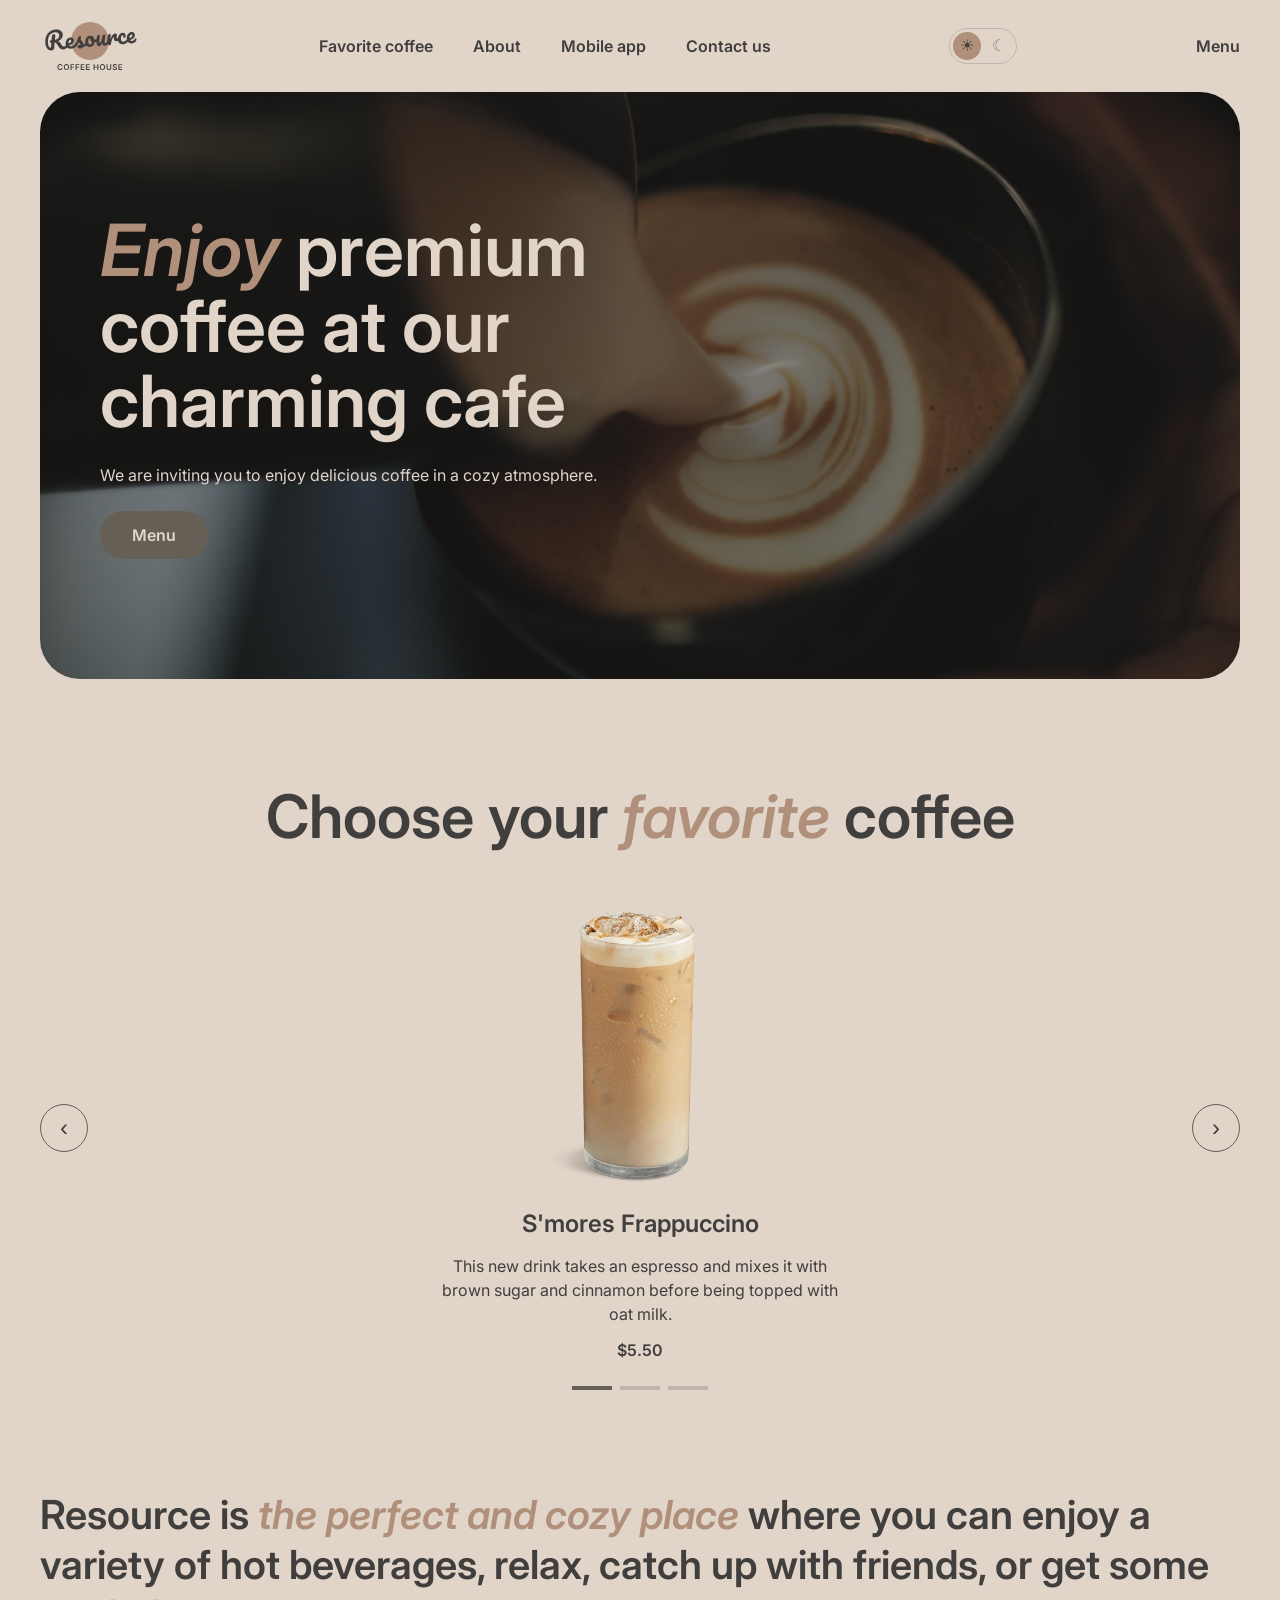
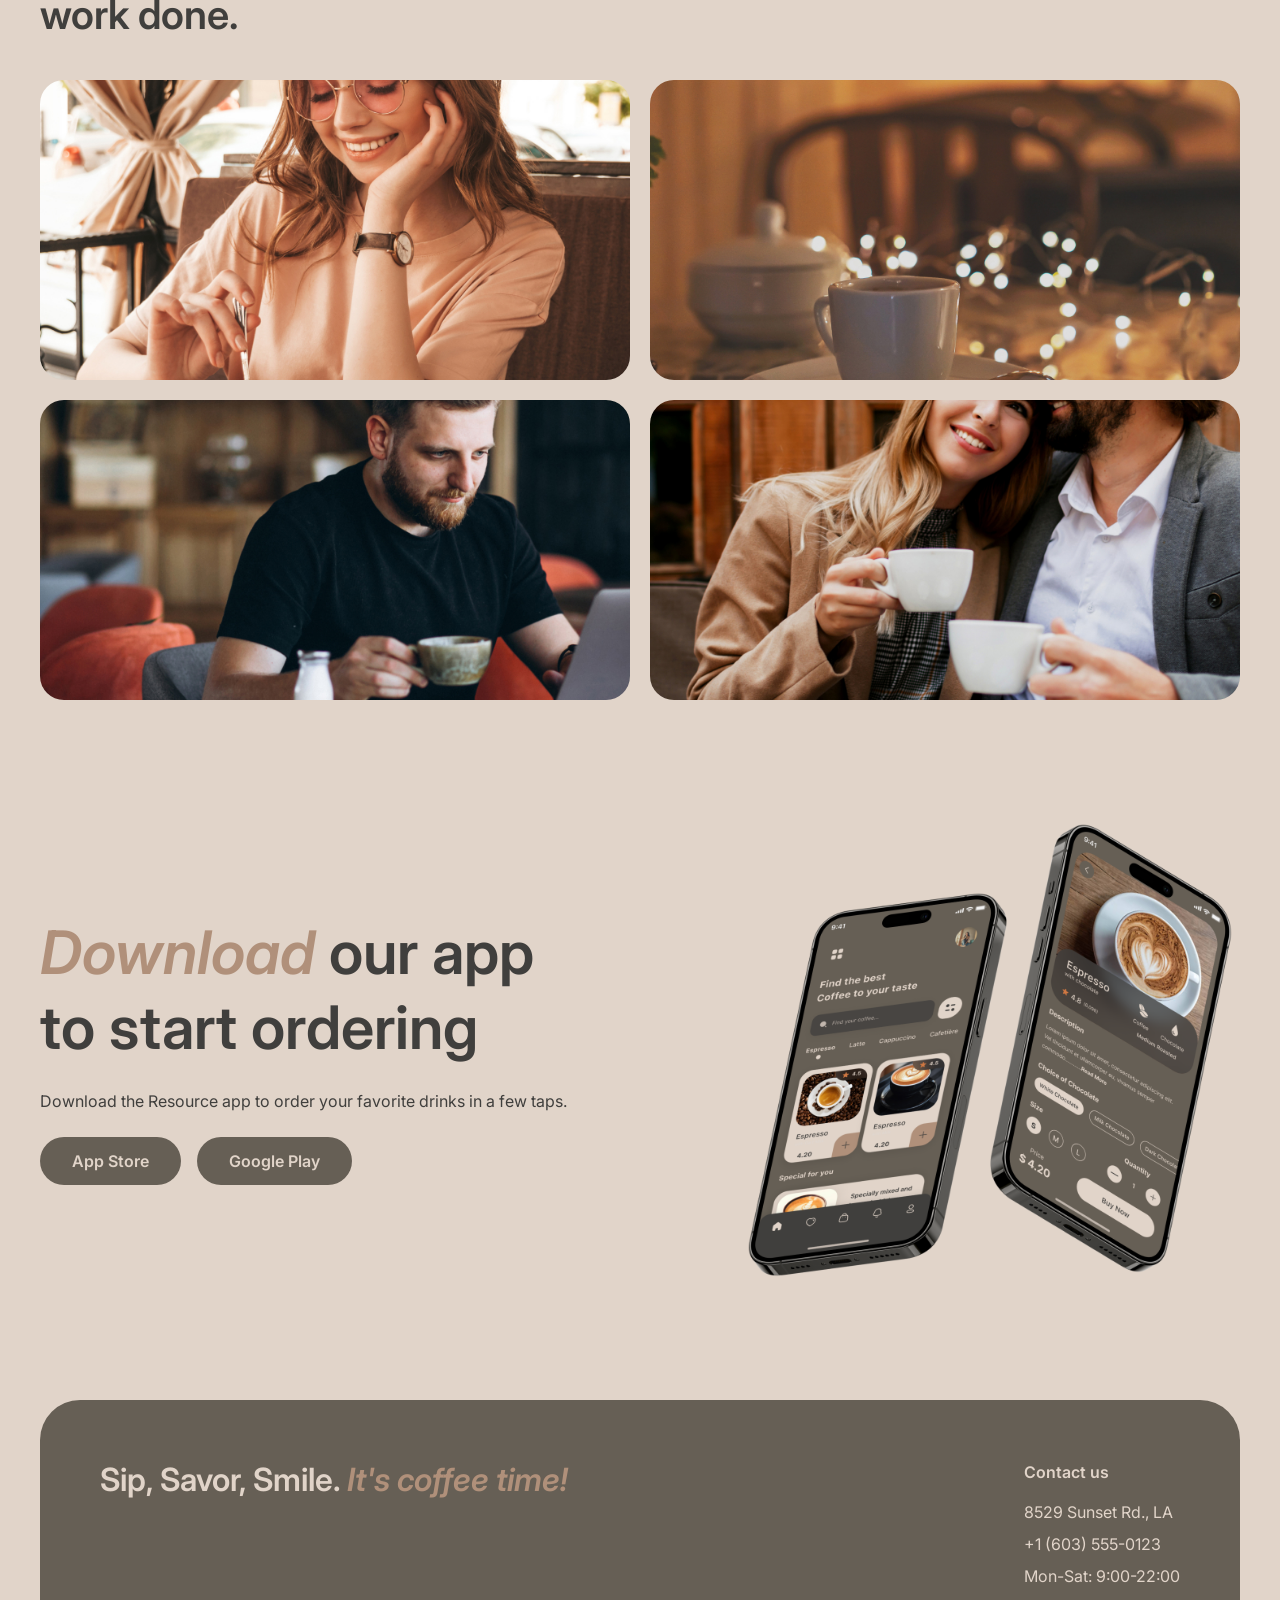
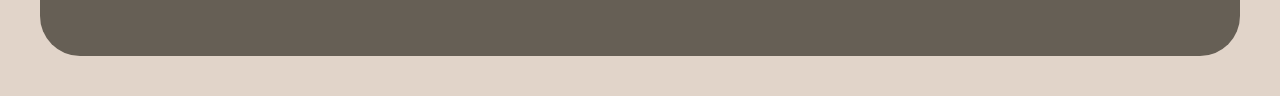
==== commit 3e47f867: "feat: add burger button and hide navigation on tablet" ====
--- a/index.html
+++ b/index.html
@@ -14,34 +14,32 @@
 </head>
 
 <body>
-        <header class="header">
-            <a class="header__logo" href="index.html">
-                <img class="logo logo--light" src="assets/images/logo.svg" alt="Coffee House logo" width="100" height="60">
-                <img class="logo logo--dark" src="assets/images/logo-dark.svg" alt="Coffee House logo" width="100" height="60">
-            </a>
-        
-            <nav class="header__nav" aria-label="Main navigation">
-                <ul class="nav-list">
-                    <li><a href="#favorite-coffee">Favorite coffee</a></li>
-                    <li><a href="#about">About</a></li>
-                    <li><a href="#mobile-app">Mobile app</a></li>
-                    <li><a href="#contact">Contact us</a></li>
-                    <li class="nav-list__menu-item"><a href="menu.html">Menu</a></li>
-                </ul>
-            </nav>
-        
-            <button class="theme-switch" type="button" aria-label="Toggle theme">
-                <span class="theme-switch__icon theme-switch__icon--light">&#9728;</span>
-                <span class="theme-switch__icon theme-switch__icon--dark">&#9790;</span>
-            </button>
-        
-            <a class="header__menu-link" href="menu.html">Menu</a>
-        
-            <button class="burger" type="button" aria-label="Open menu" aria-expanded="false">
-                <span class="burger__line"></span>
-                <span class="burger__line"></span>
-            </button>
-        </header>
+    <header class="header">
+    <a class="header__logo" href="index.html">
+        <img class="logo logo--light" src="assets/images/logo.svg" alt="Coffee House logo" width="100" height="60">
+        <img class="logo logo--dark" src="assets/images/logo-dark.svg" alt="Coffee House logo" width="100" height="60">
+    </a>
+
+        <nav class="header__nav" aria-label="Main navigation">
+            <ul class="nav-list">
+                <li><a href="#favorite-coffee">Favorite coffee</a></li>
+                <li><a href="#about">About</a></li>
+                <li><a href="#mobile-app">Mobile app</a></li>
+                <li><a href="#contact">Contact us</a></li>
+            </ul>
+        </nav>
+
+        <button class="theme-switch" type="button" aria-label="Toggle theme">
+            <span class="theme-switch__icon theme-switch__icon--light">&#9728;</span>
+            <span class="theme-switch__icon theme-switch__icon--dark">&#9790;</span>
+        </button>
+
+        <a class="header__menu-link" href="menu.html">Menu</a>
+        <button class="burger" type="button" aria-label="Open menu" aria-expanded="false">
+            <span class="burger__line"></span>
+            <span class="burger__line"></span>
+        </button>
+    </header>
 
     <main>
         <section class="hero">
@@ -50,17 +48,25 @@
             <a class="button" href="menu.html">Menu</a>
         </section>
 
-            <section class="favorite" id="favorite-coffee">
-                <h2 class="section-title">Choose your <em>favorite</em> coffee</h2>
-                <div class="slider">
-                    <button class="slider__btn slider__btn--prev" type="button" aria-label="Previous slide">&#8249;</button>
-                    <div class="slider__viewport">
-                        <div class="slider__track"></div>
-                    </div>
-                    <button class="slider__btn slider__btn--next" type="button" aria-label="Next slide">&#8250;</button>
-                </div>
-                <div class="slider__dots"></div>
-            </section>
+        <section class="favorite" id="favorite-coffee">
+            <h2 class="section-title">Choose your <em>favorite</em> coffee</h2>
+            <div class="slider">
+                <button class="slider__btn" type="button" aria-label="Previous slide">&#8249;</button>
+                <article class="slider__slide">
+                    <img src="assets/images/coffee-slider-1.png" alt="S'mores Frappuccino" width="300" height="400">
+                    <h3 class="slider__name">S'mores Frappuccino</h3>
+                    <p class="slider__text">This new drink takes an espresso and mixes it with brown sugar and cinnamon
+                        before being topped with oat milk.</p>
+                    <p class="slider__price">$5.50</p>
+                </article>
+                <button class="slider__btn" type="button" aria-label="Next slide">&#8250;</button>
+            </div>
+            <div class="slider__dots">
+                <span class="slider__dot slider__dot--active"></span>
+                <span class="slider__dot"></span>
+                <span class="slider__dot"></span>
+            </div>
+        </section>
 
         <section class="about" id="about">
             <h2 class="about__title">Resource is <em>the perfect and cozy place</em> where you can enjoy a variety of
@@ -87,73 +93,19 @@
         </section>
     </main>
 
-        <footer class="footer" id="contact">
-            <div class="footer__slogan">
-                <p class="footer__title">Sip, Savor, Smile. <em>It's coffee time!</em></p>
-                <ul class="footer__socials">
-                    <li>
-                        <a href="https://twitter.com" target="_blank" rel="noopener" aria-label="Twitter">
-                            <svg width="20" height="20" viewBox="0 0 24 24" fill="none" stroke="currentColor" stroke-width="1.5"
-                                aria-hidden="true">
-                                <path
-                                    d="M23 3a10.9 10.9 0 0 1-3.14 1.53 4.48 4.48 0 0 0-7.86 3v1A10.66 10.66 0 0 1 3 4s-4 9 5 13a11.64 11.64 0 0 1-7 2c9 5 20 0 20-11.5a4.5 4.5 0 0 0-.08-.83A7.72 7.72 0 0 0 23 3z" />
-                            </svg>
-                        </a>
-                    </li>
-                    <li>
-                        <a href="https://instagram.com" target="_blank" rel="noopener" aria-label="Instagram">
-                            <svg width="20" height="20" viewBox="0 0 24 24" fill="none" stroke="currentColor" stroke-width="1.5"
-                                aria-hidden="true">
-                                <rect x="2" y="2" width="20" height="20" rx="5" />
-                                <circle cx="12" cy="12" r="4" />
-                                <circle cx="17.5" cy="6.5" r="1" fill="currentColor" stroke="none" />
-                            </svg>
-                        </a>
-                    </li>
-                    <li>
-                        <a href="https://facebook.com" target="_blank" rel="noopener" aria-label="Facebook">
-                            <svg width="20" height="20" viewBox="0 0 24 24" fill="none" stroke="currentColor" stroke-width="1.5"
-                                aria-hidden="true">
-                                <path d="M15 3h-3a4 4 0 0 0-4 4v3H5v4h3v7h4v-7h3l1-4h-4V7a1 1 0 0 1 1-1h3z" />
-                            </svg>
-                        </a>
-                    </li>
-                </ul>
-            </div>
-            <div class="footer__contacts">
-                <h2 class="footer__heading">Contact us</h2>
-                <ul>
-                    <li>
-                        <a href="https://maps.google.com/?q=8558+Green+Rd,+LA" target="_blank" rel="noopener">
-                            <svg width="18" height="18" viewBox="0 0 24 24" fill="none" stroke="currentColor" stroke-width="1.5"
-                                aria-hidden="true">
-                                <path d="M12 22s7-7.5 7-13a7 7 0 0 0-14 0c0 5.5 7 13 7 13z" />
-                                <circle cx="12" cy="9" r="2.5" />
-                            </svg>
-                            8558 Green Rd., LA
-                        </a>
-                    </li>
-                    <li>
-                        <a href="tel:+16035550123">
-                            <svg width="18" height="18" viewBox="0 0 24 24" fill="none" stroke="currentColor" stroke-width="1.5"
-                                aria-hidden="true">
-                                <path
-                                    d="M22 16.9v3a2 2 0 0 1-2.2 2 19.8 19.8 0 0 1-8.6-3.1 19.5 19.5 0 0 1-6-6 19.8 19.8 0 0 1-3.1-8.6A2 2 0 0 1 4.1 2h3a2 2 0 0 1 2 1.7c.1.9.3 1.8.6 2.7a2 2 0 0 1-.5 2.1L7.9 9.9a16 16 0 0 0 6 6l1.4-1.3a2 2 0 0 1 2.1-.5c.9.3 1.8.5 2.7.6a2 2 0 0 1 1.9 2.2z" />
-                            </svg>
-                            +1 (603) 555-0123
-                        </a>
-                    </li>
-                    <li class="footer__hours">
-                        <svg width="18" height="18" viewBox="0 0 24 24" fill="none" stroke="currentColor" stroke-width="1.5"
-                            aria-hidden="true">
-                            <circle cx="12" cy="12" r="9" />
-                            <path d="M12 7v5l3 3" />
-                        </svg>
-                        Mon-Sat: 9:00-23:00
-                    </li>
-                </ul>
-            </div>
-        </footer>
+    <footer class="footer" id="contact">
+        <div class="footer__slogan">
+            <p class="footer__title">Sip, Savor, Smile. <em>It's coffee time!</em></p>
+        </div>
+        <div class="footer__contacts">
+            <h2 class="footer__heading">Contact us</h2>
+            <ul>
+                <li>8529 Sunset Rd., LA</li>
+                <li>+1 (603) 555-0123</li>
+                <li>Mon-Sat: 9:00-22:00</li>
+            </ul>
+        </div>
+    </footer>
 
     <script src="js/script.js"></script>
 </body>
--- a/css/style.css
+++ b/css/style.css
@@ -33,9 +33,6 @@
 }
 
 body {
-    display: flex;
-    flex-direction: column;
-    min-height: 100vh;
     margin: 0;
     background-color: var(--color-bg-page);
     color: var(--color-text-primary);
@@ -44,21 +41,6 @@
     font-weight: 400;
     line-height: 1.5;
 }
-
-.header,
-main,
-.footer {
-    box-sizing: border-box;
-    max-width: 1440px;
-    margin-left: auto;
-    margin-right: auto;
-}
-
-main {
-    flex: 1;
-    padding: 0 40px;
-}
-
 img {
     display: block;
     max-width: 100%;
@@ -142,6 +124,10 @@
     display: block;
 }
 
+main {
+    padding: 0 40px;
+}
+
 section {
     margin-bottom: 100px;
 }
@@ -154,7 +140,6 @@
 .button {
     display: inline-flex;
     padding: 12px 32px;
-    border: 1px solid var(--color-bg-container);
     border-radius: 40px;
     background-color: var(--color-bg-container);
     color: var(--color-text-inverse);
@@ -197,27 +182,15 @@
 .slider {
     display: flex;
     align-items: center;
-    gap: 24px;
-}
-
-.slider__viewport {
-    flex: 1;
-    overflow: hidden;
-}
-
-.slider__track {
-    display: flex;
-    transition: transform 0.4s ease;
+    justify-content: space-between;
 }
 
 .slider__slide {
     display: flex;
     flex-direction: column;
     align-items: center;
-    justify-content: center;
     gap: 12px;
-    flex: 0 0 100%;
-    max-width: 100%;
+    max-width: 420px;
     text-align: center;
 }
 
@@ -287,11 +260,6 @@
     height: 300px;
     border-radius: 24px;
     object-fit: cover;
-    transition: filter 0.3s ease;
-}
-
-.about__gallery img:hover {
-    filter: brightness(1.1);
 }
 
 .app {
@@ -323,6 +291,17 @@
     height: auto;
 }
 
+.footer {
+    display: flex;
+    justify-content: space-between;
+    gap: 40px;
+    margin: 0 40px 40px;
+    padding: 60px;
+    border-radius: 40px;
+    background-color: var(--color-bg-container);
+    color: var(--color-text-inverse);
+}
+
 .footer__title {
     margin: 0;
     font-size: 32px;
@@ -336,6 +315,9 @@
     font-weight: 600;
 }
 
+.footer li {
+    margin-bottom: 8px;
+}
 .catalog__categories-list {
     display: flex;
     gap: 16px;
@@ -351,7 +333,6 @@
     color: inherit;
     font-weight: 600;
     cursor: pointer;
-    transition: background-color 0.3s ease, color 0.3s ease, border-color 0.3s ease;
 }
 
 .catalog__category-btn--active {
@@ -359,110 +340,34 @@
     color: var(--color-text-inverse);
 }
 
-.catalog__category-btn:hover {
-    border-color: var(--color-text-accent);
-    color: var(--color-text-accent);
-}
-
-.catalog__category-btn--active:hover {
-    color: var(--color-text-inverse);
-}
-
-.catalog .section-title {
-    max-width: 900px;
-    margin: 0 auto 40px;
-}
-
 .catalog__grid {
     display: grid;
-    grid-template-columns: repeat(4, 1fr);
-    gap: 20px;
-}
-
-.catalog__grid[hidden] {
-    display: none;
+    grid-template-columns: repeat(3, 1fr);
+    gap: 24px;
 }
 
 .catalog__card {
-    display: flex;
-    flex-direction: column;
-    overflow: hidden;
-    border: 1px solid var(--color-border-primary);
+    text-align: center;
+}
+
+.catalog__card img {
     border-radius: 24px;
-    transition: border-color 0.3s ease;
-}
-
-.catalog__card:hover {
-    border-color: var(--color-text-accent);
-}
-
-.catalog__card img {
-    width: 100%;
-    aspect-ratio: 1 / 1;
-    object-fit: cover;
-    border-radius: 24px;
-    transition: transform 0.3s ease;
-}
-
-.catalog__card:hover img {
-    transform: scale(1.05);
-}
-
-.catalog__card-body {
-    display: flex;
-    flex: 1;
-    flex-direction: column;
-    gap: 8px;
-    padding: 16px;
+    margin: 0 auto 12px;
 }
 
 .catalog__card-name {
-    margin: 0;
-    font-size: 18px;
-    font-weight: 600;
-    line-height: 1.3;
-}
-
-.catalog__card-text {
-    flex: 1;
-    margin: 0;
-    font-size: 13px;
-    line-height: 1.4;
+    margin: 0 0 8px;
+    font-size: 20px;
+    font-weight: 600;
 }
 
 .catalog__card-price {
     margin: 0;
-    font-size: 18px;
-    font-weight: 600;
-}
-
-.catalog__more {
-    display: none;
-    align-items: center;
-    justify-content: center;
-    width: 44px;
-    height: 44px;
-    margin: 32px auto 0;
-    border: 1px solid var(--color-border-primary);
-    border-radius: 50%;
-    background: transparent;
-    color: inherit;
-    cursor: pointer;
-    transition: background-color 0.3s ease, color 0.3s ease, border-color 0.3s ease;
-}
-
-.catalog__more:not([hidden]) {
-    display: flex;
-}
-
-.catalog__more:hover {
-    background-color: var(--color-bg-container);
-    color: var(--color-text-inverse);
+    font-weight: 600;
+    color: var(--color-text-accent);
 }
 
 .burger {
-    position: relative;
-    z-index: 210;
     display: none;
     flex-direction: column;
     justify-content: center;
@@ -480,56 +385,10 @@
     height: 2px;
     border-radius: 2px;
     background-color: var(--color-text-primary);
-    transition: transform 0.3s ease;
-}
-
-.burger--active .burger__line:first-child {
-    transform: translateY(5px) rotate(45deg);
-}
-
-.burger--active .burger__line:last-child {
-    transform: translateY(-5px) rotate(-45deg);
-}
-
-.button:hover {
-    border-color: var(--color-text-accent);
-    background-color: var(--color-text-accent);
-    color: #292826;
-}
-
-.slider__btn:hover {
-    background-color: var(--color-bg-container);
-    color: var(--color-text-inverse);
-}
-
-.theme-switch:hover {
-    border-color: var(--color-text-accent);
-}
-
-.burger:hover .burger__line {
-    background-color: var(--color-text-accent);
-}
-
-.footer a:hover {
-    color: var(--color-text-accent);
-}
-
-a:focus-visible,
-button:focus-visible {
-    outline: 2px solid var(--color-text-accent);
-    outline-offset: 2px;
-}
-
-body.no-scroll {
-    overflow: hidden;
-}
-
-.nav-list__menu-item {
-    display: none;
 }
 
 @media (max-width: 1024px) {
-    .header {
+     .header {
         padding: 16px 24px;
     }
     .nav-list {
@@ -548,6 +407,9 @@
         flex-wrap: wrap;
         justify-content: center;
     }
+    .about__gallery {
+        grid-template-columns: 1fr;
+    }
     .app {
         flex-direction: column;
         text-align: center;
@@ -557,7 +419,7 @@
     }
     .footer {
         flex-direction: column;
-        margin: 24px;
+        margin: 0 24px 24px;
         padding: 40px;
     }
     .catalog__grid {
@@ -576,51 +438,6 @@
     .burger {
         display: flex;
     }
-    .about__gallery {
-        grid-template-columns: repeat(2, 1fr);
-    }
-    .about__gallery img:nth-child(n + 3) {
-        display: none;
-    }
-    .catalog__grid.is-collapsed .catalog__card:nth-child(n + 5) {
-        display: none;
-    }
-    .header__nav {
-        position: fixed;
-        inset: 0;
-        z-index: 200;
-        display: flex;
-        align-items: center;
-        justify-content: center;
-        background-color: var(--color-bg-page);
-        opacity: 0;
-        visibility: hidden;
-        transform: translateY(-16px);
-        transition: opacity 0.3s ease, transform 0.3s ease, visibility 0.3s;
-    }
-    .header__nav--open {
-        opacity: 1;
-        visibility: visible;
-        transform: translateY(0);
-    }
-    .header__nav .nav-list {
-        flex-direction: column;
-        align-items: center;
-        gap: 32px;
-    }
-    .header__nav .nav-list a {
-        font-size: 20px;
-    }
-    .nav-list__menu-item {
-        display: block;
-        margin-top: 16px;
-    }
-}
-
-@media (max-width: 900px) {
-    .catalog__grid {
-        grid-template-columns: repeat(2, 1fr);
-    }
 }
 
 @media (max-width: 480px) {
@@ -650,163 +467,4 @@
     }
 }
 
-.footer {
-    display: flex;
-    justify-content: space-between;
-    gap: 40px;
-    margin-bottom: 40px;
-    padding: 60px;
-    border-radius: 40px;
-    background-color: var(--color-bg-container);
-    color: var(--color-text-inverse);
-}
-
-.footer li {
-    margin-bottom: 12px;
-}
-
-.footer a {
-    display: inline-flex;
-    align-items: center;
-    gap: 8px;
-}
-
-.footer__hours {
-    display: flex;
-    align-items: center;
-    gap: 8px;
-}
-
-.footer__socials {
-    display: flex;
-    gap: 12px;
-    margin-top: 24px;
-}
-
-.footer__socials a {
-    display: flex;
-    align-items: center;
-    justify-content: center;
-    width: 36px;
-    height: 36px;
-    border: 1px solid var(--color-border-inverse);
-    border-radius: 50%;
-}
-
-.footer__socials a:hover {
-    border-color: var(--color-text-accent);
-    color: var(--color-text-accent);
-}
-
-/* Modal */
-.modal {
-    position: fixed;
-    inset: 0;
-    z-index: 300;
-    display: flex;
-    align-items: center;
-    justify-content: center;
-    padding: 24px;
-}
-
-.modal[hidden] {
-    display: none;
-}
-
-.modal__overlay {
-    position: absolute;
-    inset: 0;
-    background-color: var(--color-bg-overlay);
-}
-
-.modal__content {
-    position: relative;
-    z-index: 1;
-    display: flex;
-    flex-direction: column;
-    width: 100%;
-    max-width: 480px;
-    max-height: 90vh;
-    overflow-y: auto;
-    padding: 32px;
-    border-radius: 24px;
-    background-color: var(--color-bg-page);
-}
-
-.modal__close {
-    position: absolute;
-    top: 16px;
-    right: 16px;
-    width: 32px;
-    height: 32px;
-    border: none;
-    border-radius: 50%;
-    background: transparent;
-    color: inherit;
-    font-size: 20px;
-    line-height: 1;
-    cursor: pointer;
-}
-
-.modal__close:hover {
-    background-color: var(--color-border-primary);
-}
-
-.modal__image {
-    width: 100%;
-    aspect-ratio: 1 / 1;
-    border-radius: 16px;
-    object-fit: cover;
-    margin-bottom: 16px;
-}
-
-.modal__name {
-    margin: 0 0 8px;
-    font-size: 24px;
-}
-
-.modal__description {
-    margin: 0 0 16px;
-}
-
-.modal__group {
-    margin-bottom: 16px;
-}
-
-.modal__label {
-    margin: 0 0 8px;
-    font-weight: 600;
-}
-
-.modal__sizes,
-.modal__additives {
-    display: flex;
-    flex-wrap: wrap;
-    gap: 8px;
-}
-
-.modal__option {
-    padding: 8px 16px;
-    border: 1px solid var(--color-border-primary);
-    border-radius: 40px;
-    background: transparent;
-    color: inherit;
-    cursor: pointer;
-    transition: background-color 0.3s ease, color 0.3s ease, border-color 0.3s ease;
-}
-
-.modal__option:hover {
-    border-color: var(--color-text-accent);
-}
-
-.modal__option--active {
-    background-color: var(--color-bg-container);
-    color: var(--color-text-inverse);
-    border-color: var(--color-bg-container);
-}
-
-.modal__price {
-    margin: 16px 0 0;
-    font-size: 24px;
-    font-weight: 600;
-}+ 
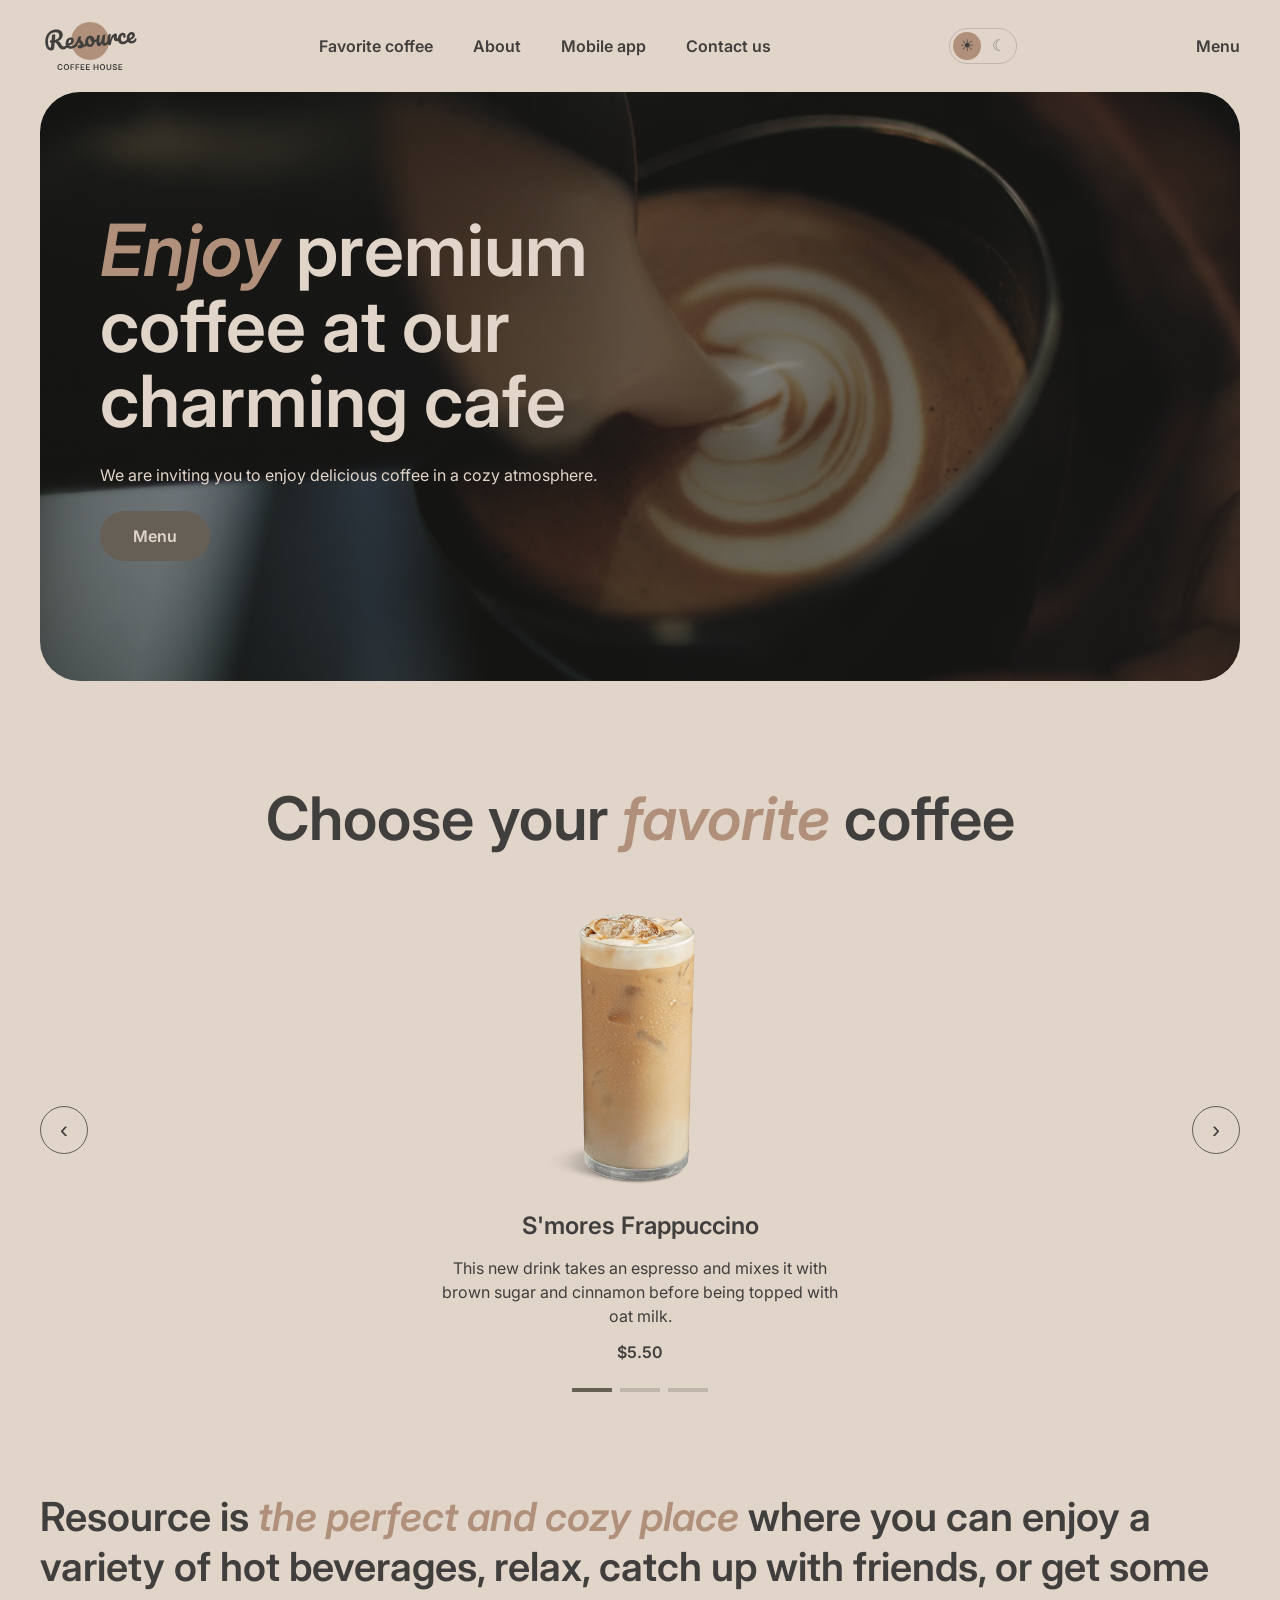
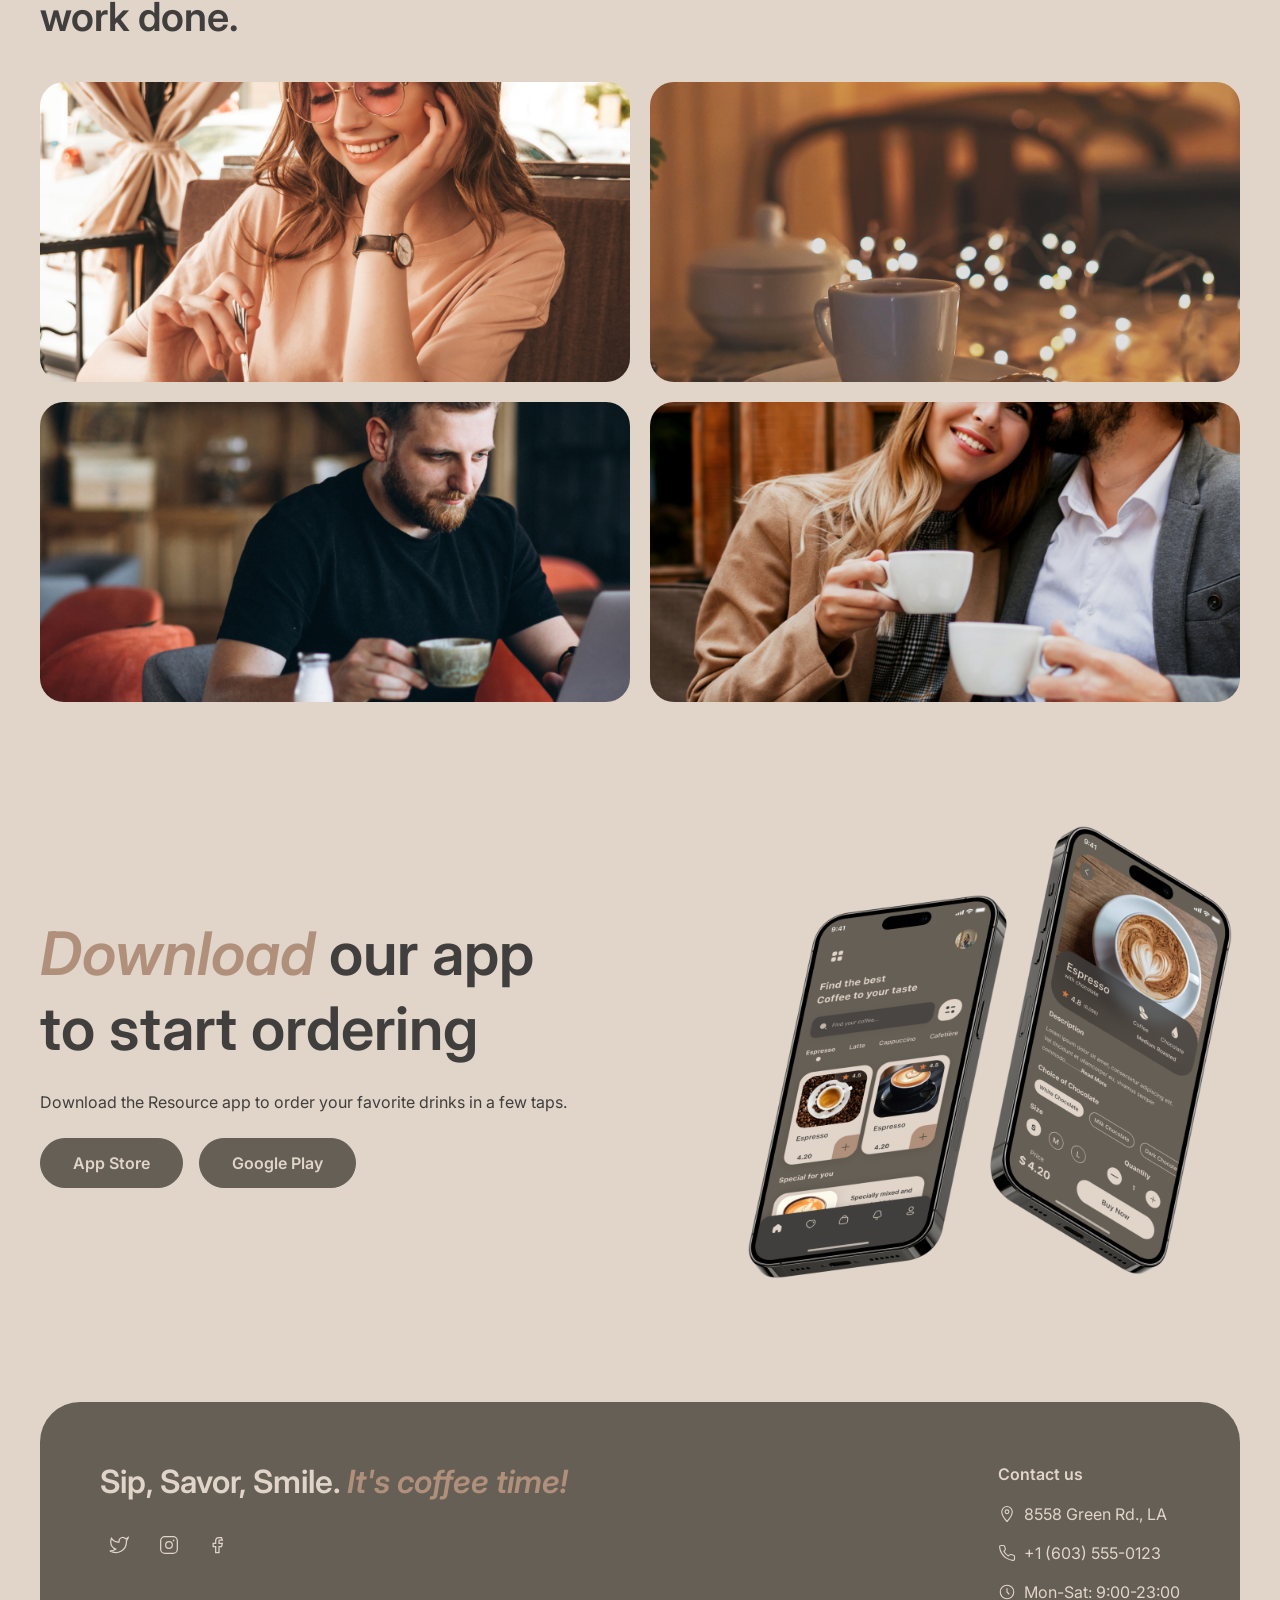
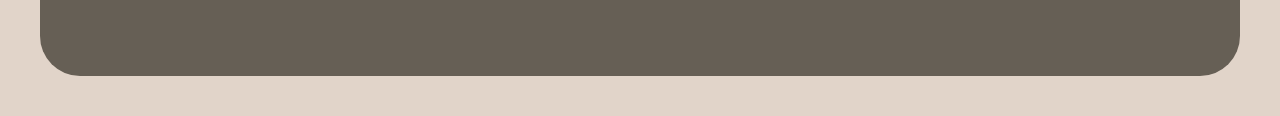
==== commit 592c0f31: "feat: add footer social links and clickable contacts" ====
--- a/index.html
+++ b/index.html
@@ -93,19 +93,73 @@
         </section>
     </main>
 
-    <footer class="footer" id="contact">
-        <div class="footer__slogan">
-            <p class="footer__title">Sip, Savor, Smile. <em>It's coffee time!</em></p>
-        </div>
-        <div class="footer__contacts">
-            <h2 class="footer__heading">Contact us</h2>
-            <ul>
-                <li>8529 Sunset Rd., LA</li>
-                <li>+1 (603) 555-0123</li>
-                <li>Mon-Sat: 9:00-22:00</li>
-            </ul>
-        </div>
-    </footer>
+        <footer class="footer" id="contact">
+            <div class="footer__slogan">
+                <p class="footer__title">Sip, Savor, Smile. <em>It's coffee time!</em></p>
+                <ul class="footer__socials">
+                    <li>
+                        <a href="https://twitter.com" target="_blank" rel="noopener" aria-label="Twitter">
+                            <svg width="20" height="20" viewBox="0 0 24 24" fill="none" stroke="currentColor" stroke-width="1.5"
+                                aria-hidden="true">
+                                <path
+                                    d="M23 3a10.9 10.9 0 0 1-3.14 1.53 4.48 4.48 0 0 0-7.86 3v1A10.66 10.66 0 0 1 3 4s-4 9 5 13a11.64 11.64 0 0 1-7 2c9 5 20 0 20-11.5a4.5 4.5 0 0 0-.08-.83A7.72 7.72 0 0 0 23 3z" />
+                            </svg>
+                        </a>
+                    </li>
+                    <li>
+                        <a href="https://instagram.com" target="_blank" rel="noopener" aria-label="Instagram">
+                            <svg width="20" height="20" viewBox="0 0 24 24" fill="none" stroke="currentColor" stroke-width="1.5"
+                                aria-hidden="true">
+                                <rect x="2" y="2" width="20" height="20" rx="5" />
+                                <circle cx="12" cy="12" r="4" />
+                                <circle cx="17.5" cy="6.5" r="1" fill="currentColor" stroke="none" />
+                            </svg>
+                        </a>
+                    </li>
+                    <li>
+                        <a href="https://facebook.com" target="_blank" rel="noopener" aria-label="Facebook">
+                            <svg width="20" height="20" viewBox="0 0 24 24" fill="none" stroke="currentColor" stroke-width="1.5"
+                                aria-hidden="true">
+                                <path d="M15 3h-3a4 4 0 0 0-4 4v3H5v4h3v7h4v-7h3l1-4h-4V7a1 1 0 0 1 1-1h3z" />
+                            </svg>
+                        </a>
+                    </li>
+                </ul>
+            </div>
+            <div class="footer__contacts">
+                <h2 class="footer__heading">Contact us</h2>
+                <ul>
+                    <li>
+                        <a href="https://maps.google.com/?q=8558+Green+Rd,+LA" target="_blank" rel="noopener">
+                            <svg width="18" height="18" viewBox="0 0 24 24" fill="none" stroke="currentColor" stroke-width="1.5"
+                                aria-hidden="true">
+                                <path d="M12 22s7-7.5 7-13a7 7 0 0 0-14 0c0 5.5 7 13 7 13z" />
+                                <circle cx="12" cy="9" r="2.5" />
+                            </svg>
+                            8558 Green Rd., LA
+                        </a>
+                    </li>
+                    <li>
+                        <a href="tel:+16035550123">
+                            <svg width="18" height="18" viewBox="0 0 24 24" fill="none" stroke="currentColor" stroke-width="1.5"
+                                aria-hidden="true">
+                                <path
+                                    d="M22 16.9v3a2 2 0 0 1-2.2 2 19.8 19.8 0 0 1-8.6-3.1 19.5 19.5 0 0 1-6-6 19.8 19.8 0 0 1-3.1-8.6A2 2 0 0 1 4.1 2h3a2 2 0 0 1 2 1.7c.1.9.3 1.8.6 2.7a2 2 0 0 1-.5 2.1L7.9 9.9a16 16 0 0 0 6 6l1.4-1.3a2 2 0 0 1 2.1-.5c.9.3 1.8.5 2.7.6a2 2 0 0 1 1.9 2.2z" />
+                            </svg>
+                            +1 (603) 555-0123
+                        </a>
+                    </li>
+                    <li class="footer__hours">
+                        <svg width="18" height="18" viewBox="0 0 24 24" fill="none" stroke="currentColor" stroke-width="1.5"
+                            aria-hidden="true">
+                            <circle cx="12" cy="12" r="9" />
+                            <path d="M12 7v5l3 3" />
+                        </svg>
+                        Mon-Sat: 9:00-23:00
+                    </li>
+                </ul>
+            </div>
+        </footer>
 
     <script src="js/script.js"></script>
 </body>
--- a/css/style.css
+++ b/css/style.css
@@ -140,6 +140,7 @@
 .button {
     display: inline-flex;
     padding: 12px 32px;
+    border: 1px solid var(--color-bg-container);
     border-radius: 40px;
     background-color: var(--color-bg-container);
     color: var(--color-text-inverse);
@@ -387,6 +388,144 @@
     background-color: var(--color-text-primary);
 }
 
+.catalog .section-title {
+    max-width: 900px;
+    margin: 0 auto 40px;
+}
+
+.catalog__category-btn {
+    transition: background-color 0.3s ease, color 0.3s ease, border-color 0.3s ease;
+}
+
+.catalog__category-btn:hover {
+    border-color: var(--color-text-accent);
+    color: var(--color-text-accent);
+}
+
+.catalog__category-btn--active:hover {
+    color: var(--color-text-inverse);
+}
+
+.catalog__grid {
+    display: grid;
+    grid-template-columns: repeat(4, 1fr);
+    gap: 20px;
+}
+
+.catalog__grid[hidden] {
+    display: none;
+}
+
+.catalog__card {
+    display: flex;
+    flex-direction: column;
+    overflow: hidden;
+    border: 1px solid var(--color-border-primary);
+    border-radius: 24px;
+    transition: border-color 0.3s ease;
+}
+
+.catalog__card:hover {
+    border-color: var(--color-text-accent);
+}
+
+.catalog__card img {
+    width: 100%;
+    aspect-ratio: 1 / 1;
+    object-fit: cover;
+    border-radius: 24px;
+    transition: transform 0.3s ease;
+}
+
+.catalog__card:hover img {
+    transform: scale(1.05);
+}
+
+.catalog__card-body {
+    display: flex;
+    flex: 1;
+    flex-direction: column;
+    gap: 8px;
+    padding: 16px;
+}
+
+.catalog__card-name {
+    margin: 0;
+    font-size: 18px;
+    font-weight: 600;
+    line-height: 1.3;
+}
+
+.catalog__card-text {
+    flex: 1;
+    margin: 0;
+    font-size: 13px;
+    line-height: 1.4;
+}
+
+.catalog__card-price {
+    margin: 0;
+    font-size: 18px;
+    font-weight: 600;
+}
+
+.catalog__more {
+    display: none;
+    align-items: center;
+    justify-content: center;
+    width: 44px;
+    height: 44px;
+    margin: 32px auto 0;
+    border: 1px solid var(--color-border-primary);
+    border-radius: 50%;
+    background: transparent;
+    color: inherit;
+    cursor: pointer;
+    transition: background-color 0.3s ease, color 0.3s ease, border-color 0.3s ease;
+}
+
+.catalog__more:hover {
+    background-color: var(--color-bg-container);
+    color: var(--color-text-inverse);
+}
+
+.button:hover {
+    border-color: var(--color-text-accent);
+    background-color: var(--color-text-accent);
+    color: #292826;
+}
+
+.slider__btn:hover {
+    background-color: var(--color-bg-container);
+    color: var(--color-text-inverse);
+}
+
+.theme-switch:hover {
+    border-color: var(--color-text-accent);
+}
+
+.burger:hover .burger__line {
+    background-color: var(--color-text-accent);
+}
+
+.footer a:hover {
+    color: var(--color-text-accent);
+}
+
+.about__gallery img {
+    transition: filter 0.3s ease;
+}
+
+.about__gallery img:hover {
+    filter: brightness(1.1);
+}
+
+a:focus-visible,
+button:focus-visible {
+    outline: 2px solid var(--color-text-accent);
+    outline-offset: 2px;
+}
+
 @media (max-width: 1024px) {
      .header {
         padding: 16px 24px;
@@ -467,4 +606,63 @@
     }
 }
 
- +@media (max-width: 900px) {
+    .catalog__grid {
+        grid-template-columns: repeat(2, 1fr);
+    }
+}
+
+@media (max-width: 768px) {
+    .catalog__grid.is-collapsed .catalog__card:nth-child(n + 5) {
+        display: none;
+    }
+    .catalog__more:not([hidden]) {
+        display: flex;
+    }
+}
+
+@media (max-width: 480px) {
+    .catalog__grid {
+        grid-template-columns: 1fr;
+    }
+}
+
+.footer li {
+    margin-bottom: 12px;
+}
+
+.footer a {
+    display: inline-flex;
+    align-items: center;
+    gap: 8px;
+}
+
+.footer__hours {
+    display: flex;
+    align-items: center;
+    gap: 8px;
+}
+
+.footer__socials {
+    display: flex;
+    gap: 12px;
+    margin-top: 24px;
+}
+
+.footer__socials a {
+    display: flex;
+    align-items: center;
+    justify-content: center;
+    width: 36px;
+    height: 36px;
+    border: 1px solid var(--color-border-inverse);
+    border-radius: 50%;
+}
+
+.footer__socials a:hover {
+    border-color: var(--color-text-accent);
+    color: var(--color-text-accent);
+}
+.footer a:hover {
+    color: var(--color-text-accent);
+}
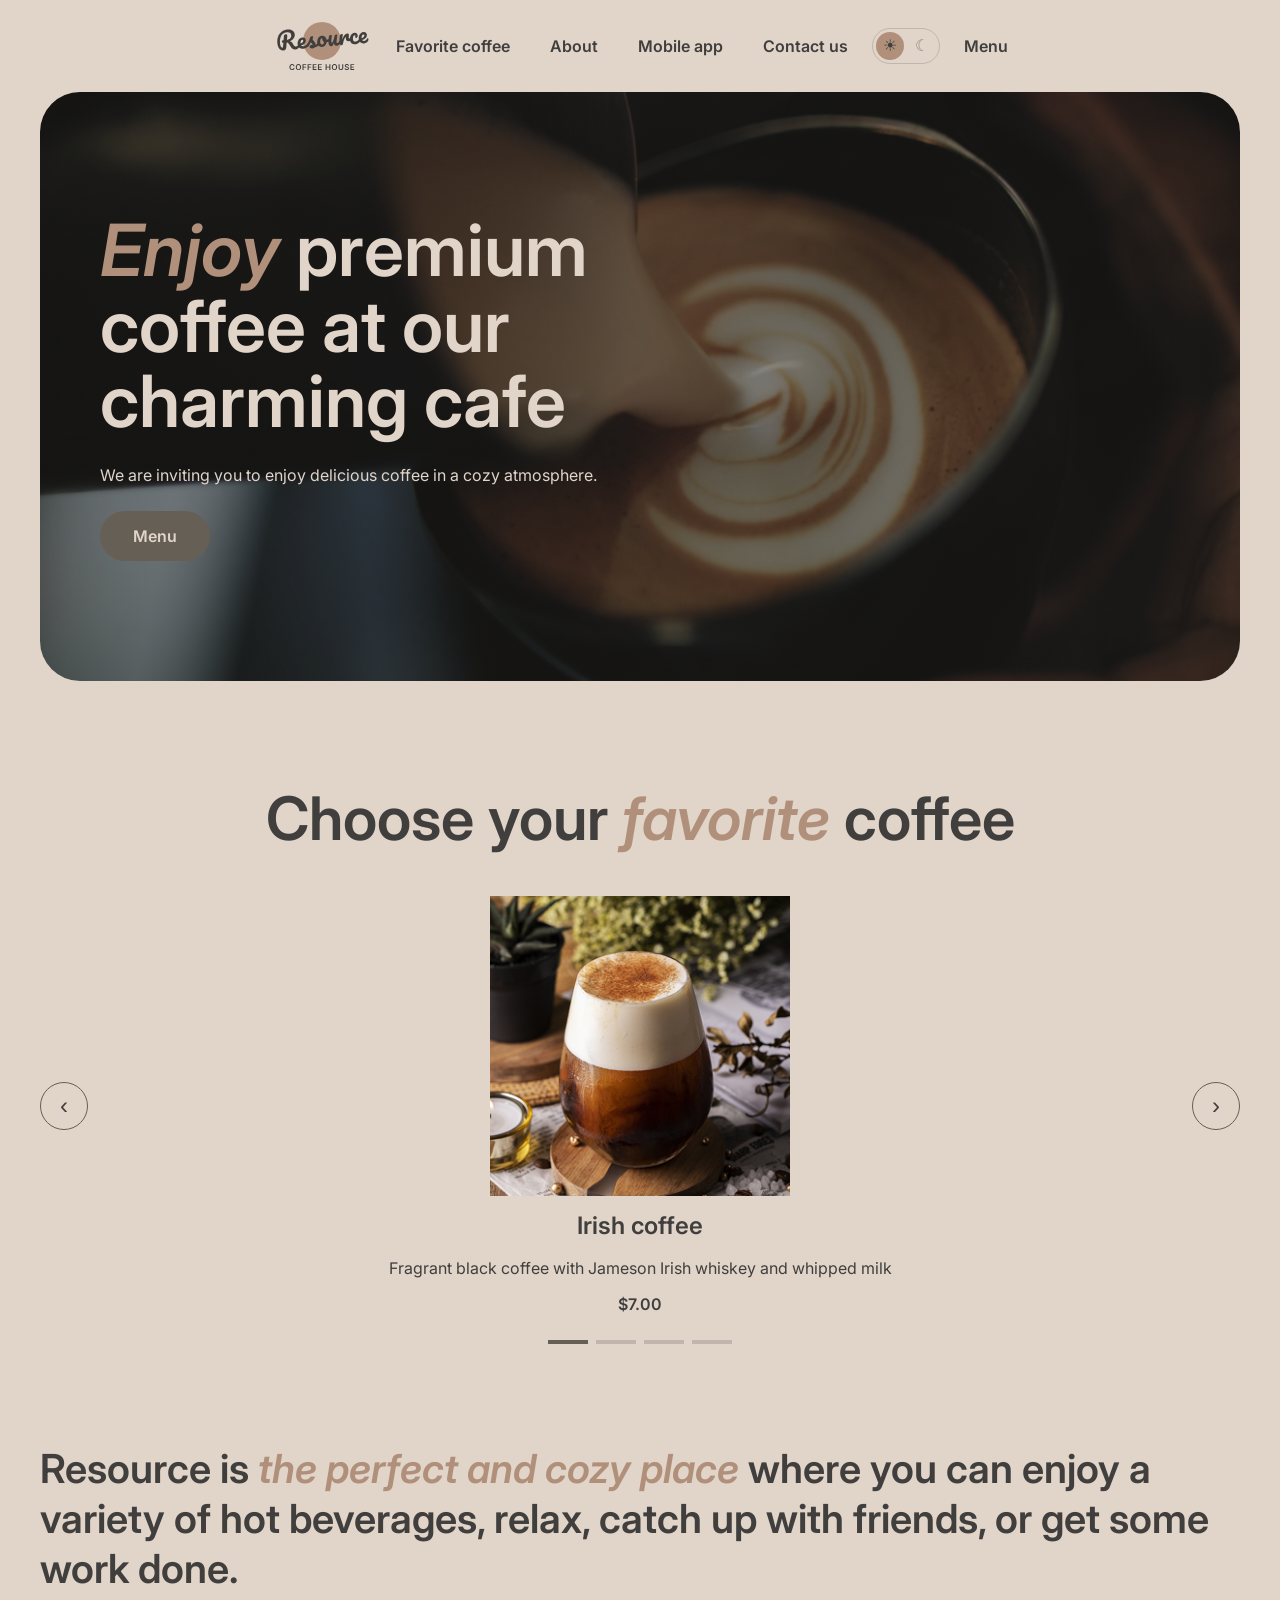
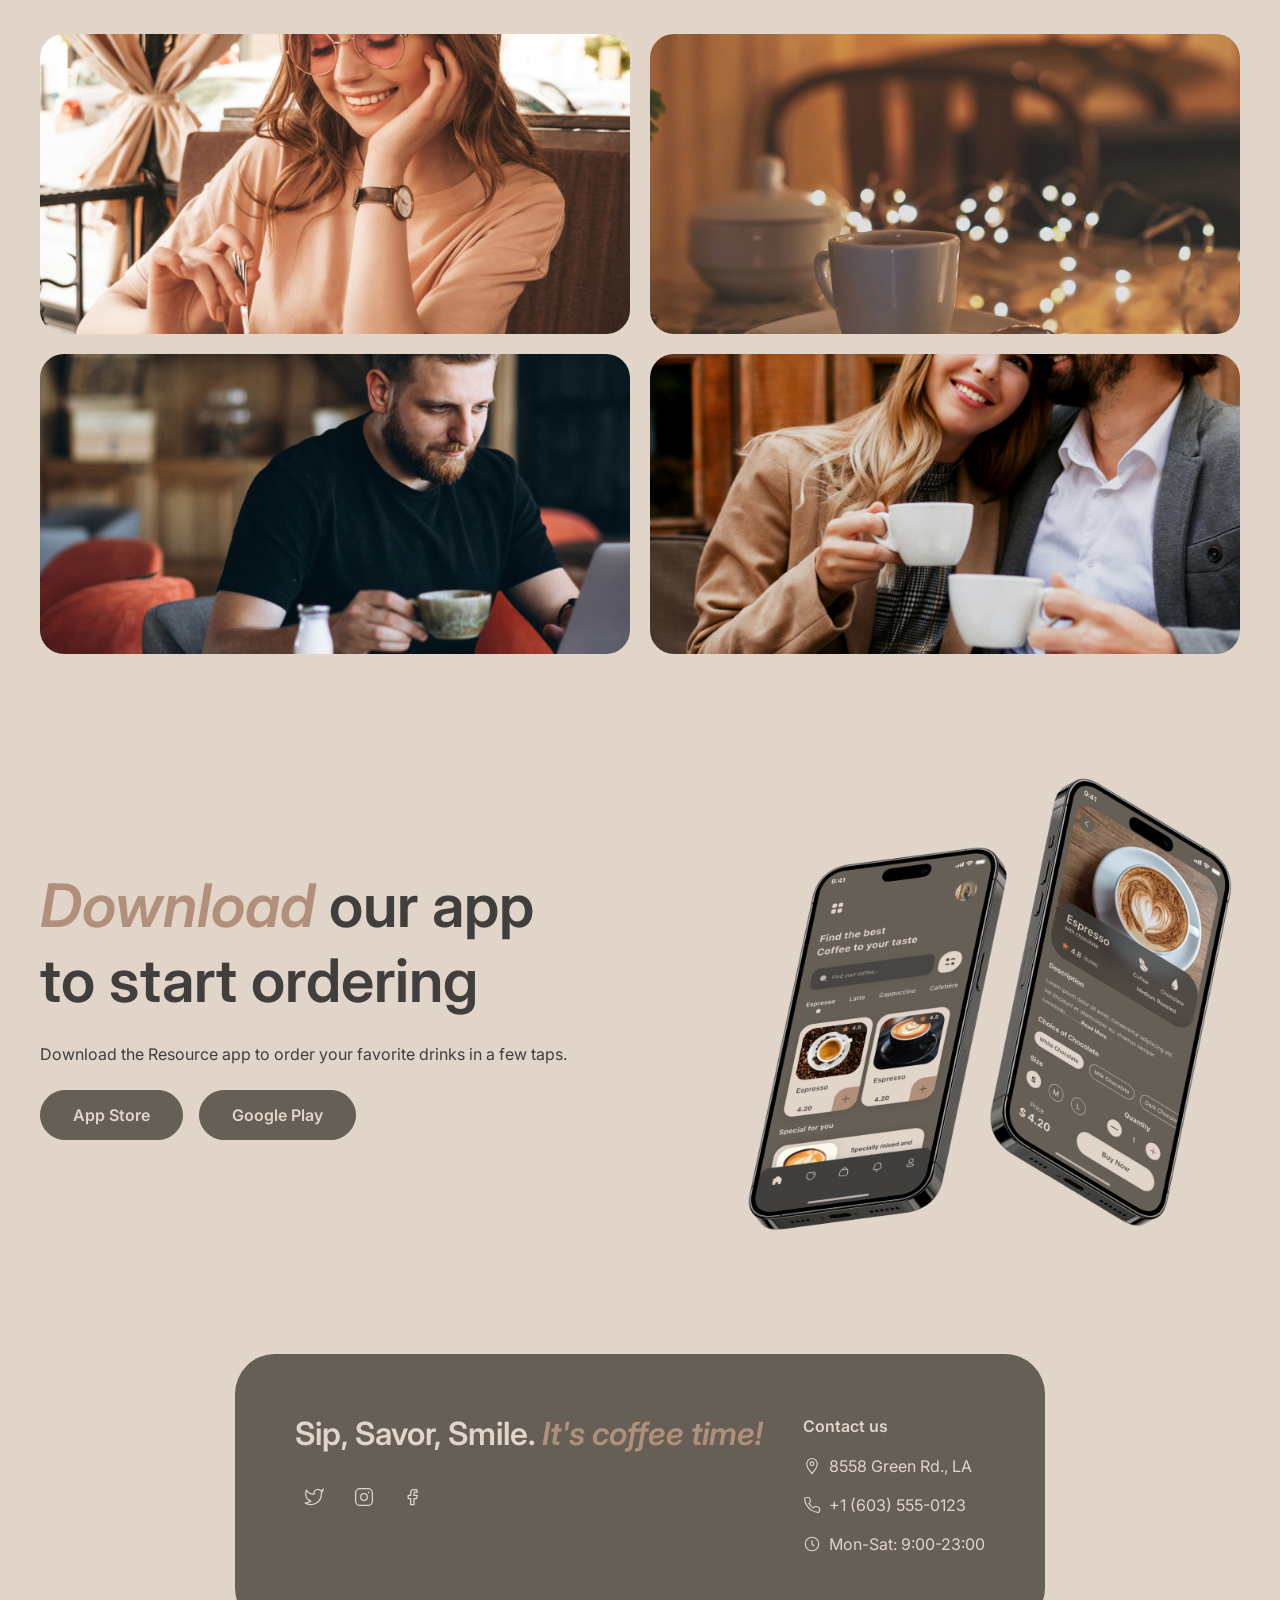
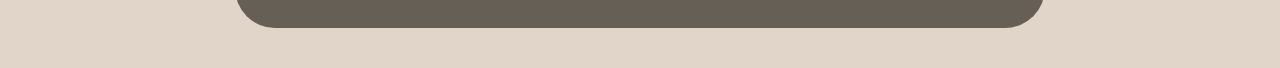
==== commit d438411c: "feat: add burger menu, working slider, dynamic catalog and modal" ====
--- a/index.html
+++ b/index.html
@@ -14,32 +14,34 @@
 </head>
 
 <body>
-    <header class="header">
-    <a class="header__logo" href="index.html">
-        <img class="logo logo--light" src="assets/images/logo.svg" alt="Coffee House logo" width="100" height="60">
-        <img class="logo logo--dark" src="assets/images/logo-dark.svg" alt="Coffee House logo" width="100" height="60">
-    </a>
-
-        <nav class="header__nav" aria-label="Main navigation">
-            <ul class="nav-list">
-                <li><a href="#favorite-coffee">Favorite coffee</a></li>
-                <li><a href="#about">About</a></li>
-                <li><a href="#mobile-app">Mobile app</a></li>
-                <li><a href="#contact">Contact us</a></li>
-            </ul>
-        </nav>
-
-        <button class="theme-switch" type="button" aria-label="Toggle theme">
-            <span class="theme-switch__icon theme-switch__icon--light">&#9728;</span>
-            <span class="theme-switch__icon theme-switch__icon--dark">&#9790;</span>
-        </button>
-
-        <a class="header__menu-link" href="menu.html">Menu</a>
-        <button class="burger" type="button" aria-label="Open menu" aria-expanded="false">
-            <span class="burger__line"></span>
-            <span class="burger__line"></span>
-        </button>
-    </header>
+        <header class="header">
+            <a class="header__logo" href="index.html">
+                <img class="logo logo--light" src="assets/images/logo.svg" alt="Coffee House logo" width="100" height="60">
+                <img class="logo logo--dark" src="assets/images/logo-dark.svg" alt="Coffee House logo" width="100" height="60">
+            </a>
+        
+            <nav class="header__nav" aria-label="Main navigation">
+                <ul class="nav-list">
+                    <li><a href="#favorite-coffee">Favorite coffee</a></li>
+                    <li><a href="#about">About</a></li>
+                    <li><a href="#mobile-app">Mobile app</a></li>
+                    <li><a href="#contact">Contact us</a></li>
+                    <li class="nav-list__menu-item"><a href="menu.html">Menu</a></li>
+                </ul>
+            </nav>
+        
+            <button class="theme-switch" type="button" aria-label="Toggle theme">
+                <span class="theme-switch__icon theme-switch__icon--light">&#9728;</span>
+                <span class="theme-switch__icon theme-switch__icon--dark">&#9790;</span>
+            </button>
+        
+            <a class="header__menu-link" href="menu.html">Menu</a>
+        
+            <button class="burger" type="button" aria-label="Open menu" aria-expanded="false">
+                <span class="burger__line"></span>
+                <span class="burger__line"></span>
+            </button>
+        </header>
 
     <main>
         <section class="hero">
@@ -48,25 +50,17 @@
             <a class="button" href="menu.html">Menu</a>
         </section>
 
-        <section class="favorite" id="favorite-coffee">
-            <h2 class="section-title">Choose your <em>favorite</em> coffee</h2>
-            <div class="slider">
-                <button class="slider__btn" type="button" aria-label="Previous slide">&#8249;</button>
-                <article class="slider__slide">
-                    <img src="assets/images/coffee-slider-1.png" alt="S'mores Frappuccino" width="300" height="400">
-                    <h3 class="slider__name">S'mores Frappuccino</h3>
-                    <p class="slider__text">This new drink takes an espresso and mixes it with brown sugar and cinnamon
-                        before being topped with oat milk.</p>
-                    <p class="slider__price">$5.50</p>
-                </article>
-                <button class="slider__btn" type="button" aria-label="Next slide">&#8250;</button>
-            </div>
-            <div class="slider__dots">
-                <span class="slider__dot slider__dot--active"></span>
-                <span class="slider__dot"></span>
-                <span class="slider__dot"></span>
-            </div>
-        </section>
+            <section class="favorite" id="favorite-coffee">
+                <h2 class="section-title">Choose your <em>favorite</em> coffee</h2>
+                <div class="slider">
+                    <button class="slider__btn slider__btn--prev" type="button" aria-label="Previous slide">&#8249;</button>
+                    <div class="slider__viewport">
+                        <div class="slider__track"></div>
+                    </div>
+                    <button class="slider__btn slider__btn--next" type="button" aria-label="Next slide">&#8250;</button>
+                </div>
+                <div class="slider__dots"></div>
+            </section>
 
         <section class="about" id="about">
             <h2 class="about__title">Resource is <em>the perfect and cozy place</em> where you can enjoy a variety of
--- a/css/style.css
+++ b/css/style.css
@@ -33,6 +33,9 @@
 }
 
 body {
+    display: flex;
+    flex-direction: column;
+    min-height: 100vh;
     margin: 0;
     background-color: var(--color-bg-page);
     color: var(--color-text-primary);
@@ -41,6 +44,21 @@
     font-weight: 400;
     line-height: 1.5;
 }
+
+.header,
+main,
+.footer {
+    box-sizing: border-box;
+    max-width: 1440px;
+    margin-left: auto;
+    margin-right: auto;
+}
+
+main {
+    flex: 1;
+    padding: 0 40px;
+}
+
 img {
     display: block;
     max-width: 100%;
@@ -124,10 +142,6 @@
     display: block;
 }
 
-main {
-    padding: 0 40px;
-}
-
 section {
     margin-bottom: 100px;
 }
@@ -183,15 +197,27 @@
 .slider {
     display: flex;
     align-items: center;
-    justify-content: space-between;
+    gap: 24px;
+}
+
+.slider__viewport {
+    flex: 1;
+    overflow: hidden;
+}
+
+.slider__track {
+    display: flex;
+    transition: transform 0.4s ease;
 }
 
 .slider__slide {
     display: flex;
     flex-direction: column;
     align-items: center;
+    justify-content: center;
     gap: 12px;
-    max-width: 420px;
+    flex: 0 0 100%;
+    max-width: 100%;
     text-align: center;
 }
 
@@ -261,6 +287,11 @@
     height: 300px;
     border-radius: 24px;
     object-fit: cover;
+    transition: filter 0.3s ease;
+}
+
+.about__gallery img:hover {
+    filter: brightness(1.1);
 }
 
 .app {
@@ -292,17 +323,6 @@
     height: auto;
 }
 
-.footer {
-    display: flex;
-    justify-content: space-between;
-    gap: 40px;
-    margin: 0 40px 40px;
-    padding: 60px;
-    border-radius: 40px;
-    background-color: var(--color-bg-container);
-    color: var(--color-text-inverse);
-}
-
 .footer__title {
     margin: 0;
     font-size: 32px;
@@ -316,9 +336,6 @@
     font-weight: 600;
 }
 
-.footer li {
-    margin-bottom: 8px;
-}
 .catalog__categories-list {
     display: flex;
     gap: 16px;
@@ -334,6 +351,7 @@
     color: inherit;
     font-weight: 600;
     cursor: pointer;
+    transition: background-color 0.3s ease, color 0.3s ease, border-color 0.3s ease;
 }
 
 .catalog__category-btn--active {
@@ -341,34 +359,110 @@
     color: var(--color-text-inverse);
 }
 
+.catalog__category-btn:hover {
+    border-color: var(--color-text-accent);
+    color: var(--color-text-accent);
+}
+
+.catalog__category-btn--active:hover {
+    color: var(--color-text-inverse);
+}
+
+.catalog .section-title {
+    max-width: 900px;
+    margin: 0 auto 40px;
+}
+
 .catalog__grid {
     display: grid;
-    grid-template-columns: repeat(3, 1fr);
-    gap: 24px;
+    grid-template-columns: repeat(4, 1fr);
+    gap: 20px;
+}
+
+.catalog__grid[hidden] {
+    display: none;
 }
 
 .catalog__card {
-    text-align: center;
+    display: flex;
+    flex-direction: column;
+    overflow: hidden;
+    border: 1px solid var(--color-border-primary);
+    border-radius: 24px;
+    transition: border-color 0.3s ease;
+}
+
+.catalog__card:hover {
+    border-color: var(--color-text-accent);
 }
 
 .catalog__card img {
+    width: 100%;
+    aspect-ratio: 1 / 1;
+    object-fit: cover;
     border-radius: 24px;
-    margin: 0 auto 12px;
+    transition: transform 0.3s ease;
+}
+
+.catalog__card:hover img {
+    transform: scale(1.05);
+}
+
+.catalog__card-body {
+    display: flex;
+    flex: 1;
+    flex-direction: column;
+    gap: 8px;
+    padding: 16px;
 }
 
 .catalog__card-name {
-    margin: 0 0 8px;
-    font-size: 20px;
-    font-weight: 600;
+    margin: 0;
+    font-size: 18px;
+    font-weight: 600;
+    line-height: 1.3;
+}
+
+.catalog__card-text {
+    flex: 1;
+    margin: 0;
+    font-size: 13px;
+    line-height: 1.4;
 }
 
 .catalog__card-price {
     margin: 0;
-    font-weight: 600;
-    color: var(--color-text-accent);
+    font-size: 18px;
+    font-weight: 600;
+}
+
+.catalog__more {
+    display: none;
+    align-items: center;
+    justify-content: center;
+    width: 44px;
+    height: 44px;
+    margin: 32px auto 0;
+    border: 1px solid var(--color-border-primary);
+    border-radius: 50%;
+    background: transparent;
+    color: inherit;
+    cursor: pointer;
+    transition: background-color 0.3s ease, color 0.3s ease, border-color 0.3s ease;
+}
+
+.catalog__more:not([hidden]) {
+    display: flex;
+}
+
+.catalog__more:hover {
+    background-color: var(--color-bg-container);
+    color: var(--color-text-inverse);
 }
 
 .burger {
+    position: relative;
+    z-index: 210;
     display: none;
     flex-direction: column;
     justify-content: center;
@@ -386,107 +480,15 @@
     height: 2px;
     border-radius: 2px;
     background-color: var(--color-text-primary);
-}
-
-.catalog .section-title {
-    max-width: 900px;
-    margin: 0 auto 40px;
-}
-
-.catalog__category-btn {
-    transition: background-color 0.3s ease, color 0.3s ease, border-color 0.3s ease;
-}
-
-.catalog__category-btn:hover {
-    border-color: var(--color-text-accent);
-    color: var(--color-text-accent);
-}
-
-.catalog__category-btn--active:hover {
-    color: var(--color-text-inverse);
-}
-
-.catalog__grid {
-    display: grid;
-    grid-template-columns: repeat(4, 1fr);
-    gap: 20px;
-}
-
-.catalog__grid[hidden] {
-    display: none;
-}
-
-.catalog__card {
-    display: flex;
-    flex-direction: column;
-    overflow: hidden;
-    border: 1px solid var(--color-border-primary);
-    border-radius: 24px;
-    transition: border-color 0.3s ease;
-}
-
-.catalog__card:hover {
-    border-color: var(--color-text-accent);
-}
-
-.catalog__card img {
-    width: 100%;
-    aspect-ratio: 1 / 1;
-    object-fit: cover;
-    border-radius: 24px;
     transition: transform 0.3s ease;
 }
 
-.catalog__card:hover img {
-    transform: scale(1.05);
-}
-
-.catalog__card-body {
-    display: flex;
-    flex: 1;
-    flex-direction: column;
-    gap: 8px;
-    padding: 16px;
-}
-
-.catalog__card-name {
-    margin: 0;
-    font-size: 18px;
-    font-weight: 600;
-    line-height: 1.3;
-}
-
-.catalog__card-text {
-    flex: 1;
-    margin: 0;
-    font-size: 13px;
-    line-height: 1.4;
-}
-
-.catalog__card-price {
-    margin: 0;
-    font-size: 18px;
-    font-weight: 600;
-}
-
-.catalog__more {
-    display: none;
-    align-items: center;
-    justify-content: center;
-    width: 44px;
-    height: 44px;
-    margin: 32px auto 0;
-    border: 1px solid var(--color-border-primary);
-    border-radius: 50%;
-    background: transparent;
-    color: inherit;
-    cursor: pointer;
-    transition: background-color 0.3s ease, color 0.3s ease, border-color 0.3s ease;
-}
-
-.catalog__more:hover {
-    background-color: var(--color-bg-container);
-    color: var(--color-text-inverse);
+.burger--active .burger__line:first-child {
+    transform: translateY(5px) rotate(45deg);
+}
+
+.burger--active .burger__line:last-child {
+    transform: translateY(-5px) rotate(-45deg);
 }
 
 .button:hover {
@@ -512,22 +514,22 @@
     color: var(--color-text-accent);
 }
 
-.about__gallery img {
-    transition: filter 0.3s ease;
-}
-
-.about__gallery img:hover {
-    filter: brightness(1.1);
-}
-
 a:focus-visible,
 button:focus-visible {
     outline: 2px solid var(--color-text-accent);
     outline-offset: 2px;
 }
 
+body.no-scroll {
+    overflow: hidden;
+}
+
+.nav-list__menu-item {
+    display: none;
+}
+
 @media (max-width: 1024px) {
-     .header {
+    .header {
         padding: 16px 24px;
     }
     .nav-list {
@@ -546,9 +548,6 @@
         flex-wrap: wrap;
         justify-content: center;
     }
-    .about__gallery {
-        grid-template-columns: 1fr;
-    }
     .app {
         flex-direction: column;
         text-align: center;
@@ -558,7 +557,7 @@
     }
     .footer {
         flex-direction: column;
-        margin: 0 24px 24px;
+        margin: 24px;
         padding: 40px;
     }
     .catalog__grid {
@@ -577,6 +576,51 @@
     .burger {
         display: flex;
     }
+    .about__gallery {
+        grid-template-columns: repeat(2, 1fr);
+    }
+    .about__gallery img:nth-child(n + 3) {
+        display: none;
+    }
+    .catalog__grid.is-collapsed .catalog__card:nth-child(n + 5) {
+        display: none;
+    }
+    .header__nav {
+        position: fixed;
+        inset: 0;
+        z-index: 200;
+        display: flex;
+        align-items: center;
+        justify-content: center;
+        background-color: var(--color-bg-page);
+        opacity: 0;
+        visibility: hidden;
+        transform: translateY(-16px);
+        transition: opacity 0.3s ease, transform 0.3s ease, visibility 0.3s;
+    }
+    .header__nav--open {
+        opacity: 1;
+        visibility: visible;
+        transform: translateY(0);
+    }
+    .header__nav .nav-list {
+        flex-direction: column;
+        align-items: center;
+        gap: 32px;
+    }
+    .header__nav .nav-list a {
+        font-size: 20px;
+    }
+    .nav-list__menu-item {
+        display: block;
+        margin-top: 16px;
+    }
+}
+
+@media (max-width: 900px) {
+    .catalog__grid {
+        grid-template-columns: repeat(2, 1fr);
+    }
 }
 
 @media (max-width: 480px) {
@@ -606,25 +650,15 @@
     }
 }
 
-@media (max-width: 900px) {
-    .catalog__grid {
-        grid-template-columns: repeat(2, 1fr);
-    }
-}
-
-@media (max-width: 768px) {
-    .catalog__grid.is-collapsed .catalog__card:nth-child(n + 5) {
-        display: none;
-    }
-    .catalog__more:not([hidden]) {
-        display: flex;
-    }
-}
-
-@media (max-width: 480px) {
-    .catalog__grid {
-        grid-template-columns: 1fr;
-    }
+.footer {
+    display: flex;
+    justify-content: space-between;
+    gap: 40px;
+    margin-bottom: 40px;
+    padding: 60px;
+    border-radius: 40px;
+    background-color: var(--color-bg-container);
+    color: var(--color-text-inverse);
 }
 
 .footer li {
@@ -663,6 +697,116 @@
     border-color: var(--color-text-accent);
     color: var(--color-text-accent);
 }
-.footer a:hover {
-    color: var(--color-text-accent);
+
+/* Modal */
+.modal {
+    position: fixed;
+    inset: 0;
+    z-index: 300;
+    display: flex;
+    align-items: center;
+    justify-content: center;
+    padding: 24px;
+}
+
+.modal[hidden] {
+    display: none;
+}
+
+.modal__overlay {
+    position: absolute;
+    inset: 0;
+    background-color: var(--color-bg-overlay);
+}
+
+.modal__content {
+    position: relative;
+    z-index: 1;
+    display: flex;
+    flex-direction: column;
+    width: 100%;
+    max-width: 480px;
+    max-height: 90vh;
+    overflow-y: auto;
+    padding: 32px;
+    border-radius: 24px;
+    background-color: var(--color-bg-page);
+}
+
+.modal__close {
+    position: absolute;
+    top: 16px;
+    right: 16px;
+    width: 32px;
+    height: 32px;
+    border: none;
+    border-radius: 50%;
+    background: transparent;
+    color: inherit;
+    font-size: 20px;
+    line-height: 1;
+    cursor: pointer;
+}
+
+.modal__close:hover {
+    background-color: var(--color-border-primary);
+}
+
+.modal__image {
+    width: 100%;
+    aspect-ratio: 1 / 1;
+    border-radius: 16px;
+    object-fit: cover;
+    margin-bottom: 16px;
+}
+
+.modal__name {
+    margin: 0 0 8px;
+    font-size: 24px;
+}
+
+.modal__description {
+    margin: 0 0 16px;
+}
+
+.modal__group {
+    margin-bottom: 16px;
+}
+
+.modal__label {
+    margin: 0 0 8px;
+    font-weight: 600;
+}
+
+.modal__sizes,
+.modal__additives {
+    display: flex;
+    flex-wrap: wrap;
+    gap: 8px;
+}
+
+.modal__option {
+    padding: 8px 16px;
+    border: 1px solid var(--color-border-primary);
+    border-radius: 40px;
+    background: transparent;
+    color: inherit;
+    cursor: pointer;
+    transition: background-color 0.3s ease, color 0.3s ease, border-color 0.3s ease;
+}
+
+.modal__option:hover {
+    border-color: var(--color-text-accent);
+}
+
+.modal__option--active {
+    background-color: var(--color-bg-container);
+    color: var(--color-text-inverse);
+    border-color: var(--color-bg-container);
+}
+
+.modal__price {
+    margin: 16px 0 0;
+    font-size: 24px;
+    font-weight: 600;
 }
